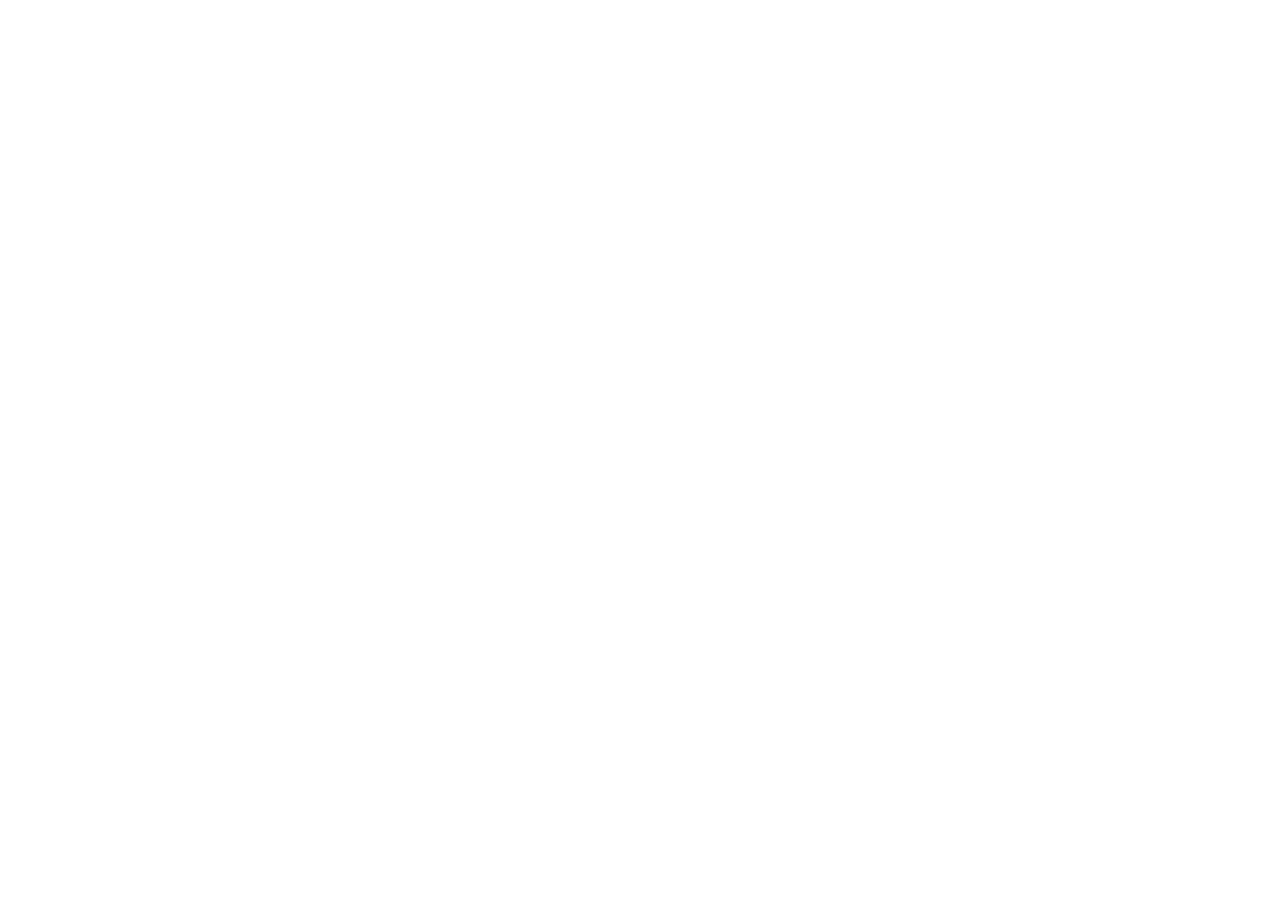
==== index.html @ 003c4fd1 "本地初始化" ====
<!DOCTYPE html>
<html lang="zh-CN">

<head>
    <meta charset="UTF-8">
    <meta name="viewport" content="width=device-width, user-scalable=no, initial-scale=1.0, maximum-scale=1.0, minimum-scale=1.0">
    <meta http-equiv="X-UA-Compatible" content="ie=edge">
    <title>Document</title>
</head>

<body>

</body>

</html>
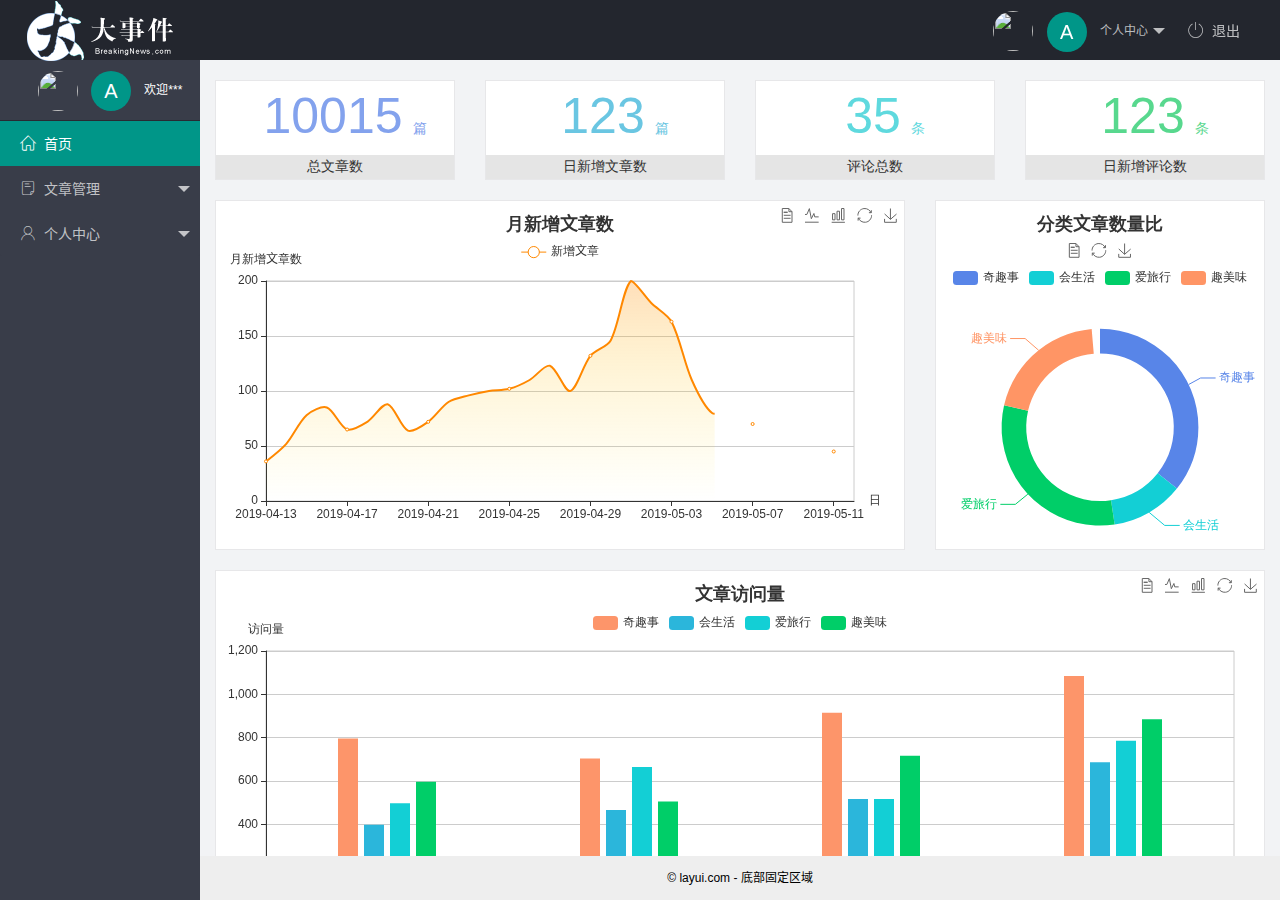
==== commit f0e85584: "首页功能开发完成" ====
--- a/index.html
+++ b/index.html
@@ -3,13 +3,100 @@
 
 <head>
     <meta charset="UTF-8">
-    <meta name="viewport" content="width=device-width, user-scalable=no, initial-scale=1.0, maximum-scale=1.0, minimum-scale=1.0">
+    <meta name="viewport"
+        content="width=device-width, user-scalable=no, initial-scale=1.0, maximum-scale=1.0, minimum-scale=1.0">
     <meta http-equiv="X-UA-Compatible" content="ie=edge">
     <title>Document</title>
+    <link rel="stylesheet" href="./assets/lib/layui/css/layui.css">
+    <!-- 引入字体图标iconFont -->
+    <link rel="stylesheet" href="./assets/fonts/iconfont.css">
+    <!-- 导入自己的css -->
+    <link rel="stylesheet" href="./assets/css/index.css">
 </head>
 
-<body>
+<body class="layui-layout-body">
+    <div class="layui-layout layui-layout-admin">
+        <div class="layui-header">
+            <div class="layui-logo"><img src="./assets/images/logo.png " alt=""></div>
+            <!-- 头部区域（可配合layui已有的水平导航） -->
 
+            <ul class="layui-nav layui-layout-right">
+                <li class="layui-nav-item">
+                    <a href="javascript:;" class="userinfo">
+                        <img src="http://t.cn/RCzsdCq" class="layui-nav-img">
+                        <span class="text-avatar">A</span>
+                        个人中心
+                    </a>
+                    <dl class="layui-nav-child">
+                        <dd><a href="">基本资料</a></dd>
+                        <dd><a href="">更换头像</a></dd>
+                        <dd><a href="">重置密码</a></dd>
+                    </dl>
+                </li>
+                <li class="layui-nav-item">
+                    <a href="javascript:;" id="btnLogout"> <span class="iconfont icon-tuichu"></span>退出</a>
+                </li>
+            </ul>
+        </div>
+
+        <div class="layui-side layui-bg-black">
+            <div class="layui-side-scroll">
+                <div href="javascript:;" class="userinfo">
+                    <img src="http://t.cn/RCzsdCq" class="layui-nav-img">
+                    <span class="text-avatar">A</span>
+                    <span id="welcome">欢迎***</span>
+                </div>
+                <!-- 左侧导航区域（可配合layui已有的垂直导航） -->
+                <ul class="layui-nav layui-nav-tree" lay-shrink="all">
+                    <li class="layui-nav-item layui-this">
+
+                        <a href="./home/dashboard.html" target="fm"> <span class="iconfont icon-home"></span>首页</a>
+                    </li>
+                    <li class="layui-nav-item ">
+
+                        <a class="" href="javascript:;"><span class="iconfont icon-16"></span>文章管理</a>
+                        <dl class="layui-nav-child">
+                            <dd>
+                                <a href="javascript:;"><i class="layui-icon layui-icon-app"></i>文章类别</a>
+                            </dd>
+                            <dd><a href="javascript:;"><i class="layui-icon layui-icon-app"></i>文章列表</a></dd>
+                            <dd><a href="javascript:;"><i class="layui-icon layui-icon-app"></i>发布文章</a></dd>
+
+                        </dl>
+                    </li>
+                    <li class="layui-nav-item">
+
+                        <a href="javascript:;"> <span class="iconfont icon-user"></span>个人中心</a>
+                        <dl class="layui-nav-child">
+                            <dd><a href="javascript:;"><i class="layui-icon layui-icon-app"></i>基本资料</a></dd>
+                            <dd><a href="javascript:;"><i class="layui-icon layui-icon-app"></i>更换头像</a></dd>
+                            <dd><a href="javascript:;"><i class="layui-icon layui-icon-app"></i>重置密码</a></dd>
+                        </dl>
+                    </li>
+
+
+                </ul>
+            </div>
+        </div>
+
+        <div class="layui-body">
+            <!-- 内容主体区域 -->
+            <iframe name="fm" src="./home/dashboard.html" frameborder="0"></iframe>
+        </div>
+
+        <div class="layui-footer">
+            <!-- 底部固定区域 -->
+            © layui.com - 底部固定区域
+        </div>
+    </div>
+    <!-- 导入layui.js文件 -->
+    <script src="./assets/lib/layui/layui.all.js"></script>
+    <!-- 导入jqery -->
+    <script src="./assets/lib/jquery.js"></script>
+    <!-- 导入baseAPI.js -->
+    <script src="./assets/js/baseAPI.js"></script>
+    <!-- 导入自己的js -->
+    <script src="./assets/js/index.js"></script>
 </body>
 
 </html>--- a/assets/lib/layui/css/layui.css
+++ b/assets/lib/layui/css/layui.css
@@ -0,0 +1,2 @@
+/** layui-v2.5.5 MIT License By https://www.layui.com */
+ .layui-inline,img{display:inline-block;vertical-align:middle}h1,h2,h3,h4,h5,h6{font-weight:400}.layui-edge,.layui-header,.layui-inline,.layui-main{position:relative}.layui-body,.layui-edge,.layui-elip{overflow:hidden}.layui-btn,.layui-edge,.layui-inline,img{vertical-align:middle}.layui-btn,.layui-disabled,.layui-icon,.layui-unselect{-moz-user-select:none;-webkit-user-select:none;-ms-user-select:none}.layui-elip,.layui-form-checkbox span,.layui-form-pane .layui-form-label{text-overflow:ellipsis;white-space:nowrap}.layui-breadcrumb,.layui-tree-btnGroup{visibility:hidden}blockquote,body,button,dd,div,dl,dt,form,h1,h2,h3,h4,h5,h6,input,li,ol,p,pre,td,textarea,th,ul{margin:0;padding:0;-webkit-tap-highlight-color:rgba(0,0,0,0)}a:active,a:hover{outline:0}img{border:none}li{list-style:none}table{border-collapse:collapse;border-spacing:0}h4,h5,h6{font-size:100%}button,input,optgroup,option,select,textarea{font-family:inherit;font-size:inherit;font-style:inherit;font-weight:inherit;outline:0}pre{white-space:pre-wrap;white-space:-moz-pre-wrap;white-space:-pre-wrap;white-space:-o-pre-wrap;word-wrap:break-word}body{line-height:24px;font:14px Helvetica Neue,Helvetica,PingFang SC,Tahoma,Arial,sans-serif}hr{height:1px;margin:10px 0;border:0;clear:both}a{color:#333;text-decoration:none}a:hover{color:#777}a cite{font-style:normal;*cursor:pointer}.layui-border-box,.layui-border-box *{box-sizing:border-box}.layui-box,.layui-box *{box-sizing:content-box}.layui-clear{clear:both;*zoom:1}.layui-clear:after{content:'\20';clear:both;*zoom:1;display:block;height:0}.layui-inline{*display:inline;*zoom:1}.layui-edge{display:inline-block;width:0;height:0;border-width:6px;border-style:dashed;border-color:transparent}.layui-edge-top{top:-4px;border-bottom-color:#999;border-bottom-style:solid}.layui-edge-right{border-left-color:#999;border-left-style:solid}.layui-edge-bottom{top:2px;border-top-color:#999;border-top-style:solid}.layui-edge-left{border-right-color:#999;border-right-style:solid}.layui-disabled,.layui-disabled:hover{color:#d2d2d2!important;cursor:not-allowed!important}.layui-circle{border-radius:100%}.layui-show{display:block!important}.layui-hide{display:none!important}@font-face{font-family:layui-icon;src:url(../font/iconfont.eot?v=250);src:url(../font/iconfont.eot?v=250#iefix) format('embedded-opentype'),url(../font/iconfont.woff2?v=250) format('woff2'),url(../font/iconfont.woff?v=250) format('woff'),url(../font/iconfont.ttf?v=250) format('truetype'),url(../font/iconfont.svg?v=250#layui-icon) format('svg')}.layui-icon{font-family:layui-icon!important;font-size:16px;font-style:normal;-webkit-font-smoothing:antialiased;-moz-osx-font-smoothing:grayscale}.layui-icon-reply-fill:before{content:"\e611"}.layui-icon-set-fill:before{content:"\e614"}.layui-icon-menu-fill:before{content:"\e60f"}.layui-icon-search:before{content:"\e615"}.layui-icon-share:before{content:"\e641"}.layui-icon-set-sm:before{content:"\e620"}.layui-icon-engine:before{content:"\e628"}.layui-icon-close:before{content:"\1006"}.layui-icon-close-fill:before{content:"\1007"}.layui-icon-chart-screen:before{content:"\e629"}.layui-icon-star:before{content:"\e600"}.layui-icon-circle-dot:before{content:"\e617"}.layui-icon-chat:before{content:"\e606"}.layui-icon-release:before{content:"\e609"}.layui-icon-list:before{content:"\e60a"}.layui-icon-chart:before{content:"\e62c"}.layui-icon-ok-circle:before{content:"\1005"}.layui-icon-layim-theme:before{content:"\e61b"}.layui-icon-table:before{content:"\e62d"}.layui-icon-right:before{content:"\e602"}.layui-icon-left:before{content:"\e603"}.layui-icon-cart-simple:before{content:"\e698"}.layui-icon-face-cry:before{content:"\e69c"}.layui-icon-face-smile:before{content:"\e6af"}.layui-icon-survey:before{content:"\e6b2"}.layui-icon-tree:before{content:"\e62e"}.layui-icon-upload-circle:before{content:"\e62f"}.layui-icon-add-circle:before{content:"\e61f"}.layui-icon-download-circle:before{content:"\e601"}.layui-icon-templeate-1:before{content:"\e630"}.layui-icon-util:before{content:"\e631"}.layui-icon-face-surprised:before{content:"\e664"}.layui-icon-edit:before{content:"\e642"}.layui-icon-speaker:before{content:"\e645"}.layui-icon-down:before{content:"\e61a"}.layui-icon-file:before{content:"\e621"}.layui-icon-layouts:before{content:"\e632"}.layui-icon-rate-half:before{content:"\e6c9"}.layui-icon-add-circle-fine:before{content:"\e608"}.layui-icon-prev-circle:before{content:"\e633"}.layui-icon-read:before{content:"\e705"}.layui-icon-404:before{content:"\e61c"}.layui-icon-carousel:before{content:"\e634"}.layui-icon-help:before{content:"\e607"}.layui-icon-code-circle:before{content:"\e635"}.layui-icon-water:before{content:"\e636"}.layui-icon-username:before{content:"\e66f"}.layui-icon-find-fill:before{content:"\e670"}.layui-icon-about:before{content:"\e60b"}.layui-icon-location:before{content:"\e715"}.layui-icon-up:before{content:"\e619"}.layui-icon-pause:before{content:"\e651"}.layui-icon-date:before{content:"\e637"}.layui-icon-layim-uploadfile:before{content:"\e61d"}.layui-icon-delete:before{content:"\e640"}.layui-icon-play:before{content:"\e652"}.layui-icon-top:before{content:"\e604"}.layui-icon-friends:before{content:"\e612"}.layui-icon-refresh-3:before{content:"\e9aa"}.layui-icon-ok:before{content:"\e605"}.layui-icon-layer:before{content:"\e638"}.layui-icon-face-smile-fine:before{content:"\e60c"}.layui-icon-dollar:before{content:"\e659"}.layui-icon-group:before{content:"\e613"}.layui-icon-layim-download:before{content:"\e61e"}.layui-icon-picture-fine:before{content:"\e60d"}.layui-icon-link:before{content:"\e64c"}.layui-icon-diamond:before{content:"\e735"}.layui-icon-log:before{content:"\e60e"}.layui-icon-rate-solid:before{content:"\e67a"}.layui-icon-fonts-del:before{content:"\e64f"}.layui-icon-unlink:before{content:"\e64d"}.layui-icon-fonts-clear:before{content:"\e639"}.layui-icon-triangle-r:before{content:"\e623"}.layui-icon-circle:before{content:"\e63f"}.layui-icon-radio:before{content:"\e643"}.layui-icon-align-center:before{content:"\e647"}.layui-icon-align-right:before{content:"\e648"}.layui-icon-align-left:before{content:"\e649"}.layui-icon-loading-1:before{content:"\e63e"}.layui-icon-return:before{content:"\e65c"}.layui-icon-fonts-strong:before{content:"\e62b"}.layui-icon-upload:before{content:"\e67c"}.layui-icon-dialogue:before{content:"\e63a"}.layui-icon-video:before{content:"\e6ed"}.layui-icon-headset:before{content:"\e6fc"}.layui-icon-cellphone-fine:before{content:"\e63b"}.layui-icon-add-1:before{content:"\e654"}.layui-icon-face-smile-b:before{content:"\e650"}.layui-icon-fonts-html:before{content:"\e64b"}.layui-icon-form:before{content:"\e63c"}.layui-icon-cart:before{content:"\e657"}.layui-icon-camera-fill:before{content:"\e65d"}.layui-icon-tabs:before{content:"\e62a"}.layui-icon-fonts-code:before{content:"\e64e"}.layui-icon-fire:before{content:"\e756"}.layui-icon-set:before{content:"\e716"}.layui-icon-fonts-u:before{content:"\e646"}.layui-icon-triangle-d:before{content:"\e625"}.layui-icon-tips:before{content:"\e702"}.layui-icon-picture:before{content:"\e64a"}.layui-icon-more-vertical:before{content:"\e671"}.layui-icon-flag:before{content:"\e66c"}.layui-icon-loading:before{content:"\e63d"}.layui-icon-fonts-i:before{content:"\e644"}.layui-icon-refresh-1:before{content:"\e666"}.layui-icon-rmb:before{content:"\e65e"}.layui-icon-home:before{content:"\e68e"}.layui-icon-user:before{content:"\e770"}.layui-icon-notice:before{content:"\e667"}.layui-icon-login-weibo:before{content:"\e675"}.layui-icon-voice:before{content:"\e688"}.layui-icon-upload-drag:before{content:"\e681"}.layui-icon-login-qq:before{content:"\e676"}.layui-icon-snowflake:before{content:"\e6b1"}.layui-icon-file-b:before{content:"\e655"}.layui-icon-template:before{content:"\e663"}.layui-icon-auz:before{content:"\e672"}.layui-icon-console:before{content:"\e665"}.layui-icon-app:before{content:"\e653"}.layui-icon-prev:before{content:"\e65a"}.layui-icon-website:before{content:"\e7ae"}.layui-icon-next:before{content:"\e65b"}.layui-icon-component:before{content:"\e857"}.layui-icon-more:before{content:"\e65f"}.layui-icon-login-wechat:before{content:"\e677"}.layui-icon-shrink-right:before{content:"\e668"}.layui-icon-spread-left:before{content:"\e66b"}.layui-icon-camera:before{content:"\e660"}.layui-icon-note:before{content:"\e66e"}.layui-icon-refresh:before{content:"\e669"}.layui-icon-female:before{content:"\e661"}.layui-icon-male:before{content:"\e662"}.layui-icon-password:before{content:"\e673"}.layui-icon-senior:before{content:"\e674"}.layui-icon-theme:before{content:"\e66a"}.layui-icon-tread:before{content:"\e6c5"}.layui-icon-praise:before{content:"\e6c6"}.layui-icon-star-fill:before{content:"\e658"}.layui-icon-rate:before{content:"\e67b"}.layui-icon-template-1:before{content:"\e656"}.layui-icon-vercode:before{content:"\e679"}.layui-icon-cellphone:before{content:"\e678"}.layui-icon-screen-full:before{content:"\e622"}.layui-icon-screen-restore:before{content:"\e758"}.layui-icon-cols:before{content:"\e610"}.layui-icon-export:before{content:"\e67d"}.layui-icon-print:before{content:"\e66d"}.layui-icon-slider:before{content:"\e714"}.layui-icon-addition:before{content:"\e624"}.layui-icon-subtraction:before{content:"\e67e"}.layui-icon-service:before{content:"\e626"}.layui-icon-transfer:before{content:"\e691"}.layui-main{width:1140px;margin:0 auto}.layui-header{z-index:1000;height:60px}.layui-header a:hover{transition:all .5s;-webkit-transition:all .5s}.layui-side{position:fixed;left:0;top:0;bottom:0;z-index:999;width:200px;overflow-x:hidden}.layui-side-scroll{position:relative;width:220px;height:100%;overflow-x:hidden}.layui-body{position:absolute;left:200px;right:0;top:0;bottom:0;z-index:998;width:auto;overflow-y:auto;box-sizing:border-box}.layui-layout-body{overflow:hidden}.layui-layout-admin .layui-header{background-color:#23262E}.layui-layout-admin .layui-side{top:60px;width:200px;overflow-x:hidden}.layui-layout-admin .layui-body{position:fixed;top:60px;bottom:44px}.layui-layout-admin .layui-main{width:auto;margin:0 15px}.layui-layout-admin .layui-footer{position:fixed;left:200px;right:0;bottom:0;height:44px;line-height:44px;padding:0 15px;background-color:#eee}.layui-layout-admin .layui-logo{position:absolute;left:0;top:0;width:200px;height:100%;line-height:60px;text-align:center;color:#009688;font-size:16px}.layui-layout-admin .layui-header .layui-nav{background:0 0}.layui-layout-left{position:absolute!important;left:200px;top:0}.layui-layout-right{position:absolute!important;right:0;top:0}.layui-container{position:relative;margin:0 auto;padding:0 15px;box-sizing:border-box}.layui-fluid{position:relative;margin:0 auto;padding:0 15px}.layui-row:after,.layui-row:before{content:'';display:block;clear:both}.layui-col-lg1,.layui-col-lg10,.layui-col-lg11,.layui-col-lg12,.layui-col-lg2,.layui-col-lg3,.layui-col-lg4,.layui-col-lg5,.layui-col-lg6,.layui-col-lg7,.layui-col-lg8,.layui-col-lg9,.layui-col-md1,.layui-col-md10,.layui-col-md11,.layui-col-md12,.layui-col-md2,.layui-col-md3,.layui-col-md4,.layui-col-md5,.layui-col-md6,.layui-col-md7,.layui-col-md8,.layui-col-md9,.layui-col-sm1,.layui-col-sm10,.layui-col-sm11,.layui-col-sm12,.layui-col-sm2,.layui-col-sm3,.layui-col-sm4,.layui-col-sm5,.layui-col-sm6,.layui-col-sm7,.layui-col-sm8,.layui-col-sm9,.layui-col-xs1,.layui-col-xs10,.layui-col-xs11,.layui-col-xs12,.layui-col-xs2,.layui-col-xs3,.layui-col-xs4,.layui-col-xs5,.layui-col-xs6,.layui-col-xs7,.layui-col-xs8,.layui-col-xs9{position:relative;display:block;box-sizing:border-box}.layui-col-xs1,.layui-col-xs10,.layui-col-xs11,.layui-col-xs12,.layui-col-xs2,.layui-col-xs3,.layui-col-xs4,.layui-col-xs5,.layui-col-xs6,.layui-col-xs7,.layui-col-xs8,.layui-col-xs9{float:left}.layui-col-xs1{width:8.33333333%}.layui-col-xs2{width:16.66666667%}.layui-col-xs3{width:25%}.layui-col-xs4{width:33.33333333%}.layui-col-xs5{width:41.66666667%}.layui-col-xs6{width:50%}.layui-col-xs7{width:58.33333333%}.layui-col-xs8{width:66.66666667%}.layui-col-xs9{width:75%}.layui-col-xs10{width:83.33333333%}.layui-col-xs11{width:91.66666667%}.layui-col-xs12{width:100%}.layui-col-xs-offset1{margin-left:8.33333333%}.layui-col-xs-offset2{margin-left:16.66666667%}.layui-col-xs-offset3{margin-left:25%}.layui-col-xs-offset4{margin-left:33.33333333%}.layui-col-xs-offset5{margin-left:41.66666667%}.layui-col-xs-offset6{margin-left:50%}.layui-col-xs-offset7{margin-left:58.33333333%}.layui-col-xs-offset8{margin-left:66.66666667%}.layui-col-xs-offset9{margin-left:75%}.layui-col-xs-offset10{margin-left:83.33333333%}.layui-col-xs-offset11{margin-left:91.66666667%}.layui-col-xs-offset12{margin-left:100%}@media screen and (max-width:768px){.layui-hide-xs{display:none!important}.layui-show-xs-block{display:block!important}.layui-show-xs-inline{display:inline!important}.layui-show-xs-inline-block{display:inline-block!important}}@media screen and (min-width:768px){.layui-container{width:750px}.layui-hide-sm{display:none!important}.layui-show-sm-block{display:block!important}.layui-show-sm-inline{display:inline!important}.layui-show-sm-inline-block{display:inline-block!important}.layui-col-sm1,.layui-col-sm10,.layui-col-sm11,.layui-col-sm12,.layui-col-sm2,.layui-col-sm3,.layui-col-sm4,.layui-col-sm5,.layui-col-sm6,.layui-col-sm7,.layui-col-sm8,.layui-col-sm9{float:left}.layui-col-sm1{width:8.33333333%}.layui-col-sm2{width:16.66666667%}.layui-col-sm3{width:25%}.layui-col-sm4{width:33.33333333%}.layui-col-sm5{width:41.66666667%}.layui-col-sm6{width:50%}.layui-col-sm7{width:58.33333333%}.layui-col-sm8{width:66.66666667%}.layui-col-sm9{width:75%}.layui-col-sm10{width:83.33333333%}.layui-col-sm11{width:91.66666667%}.layui-col-sm12{width:100%}.layui-col-sm-offset1{margin-left:8.33333333%}.layui-col-sm-offset2{margin-left:16.66666667%}.layui-col-sm-offset3{margin-left:25%}.layui-col-sm-offset4{margin-left:33.33333333%}.layui-col-sm-offset5{margin-left:41.66666667%}.layui-col-sm-offset6{margin-left:50%}.layui-col-sm-offset7{margin-left:58.33333333%}.layui-col-sm-offset8{margin-left:66.66666667%}.layui-col-sm-offset9{margin-left:75%}.layui-col-sm-offset10{margin-left:83.33333333%}.layui-col-sm-offset11{margin-left:91.66666667%}.layui-col-sm-offset12{margin-left:100%}}@media screen and (min-width:992px){.layui-container{width:970px}.layui-hide-md{display:none!important}.layui-show-md-block{display:block!important}.layui-show-md-inline{display:inline!important}.layui-show-md-inline-block{display:inline-block!important}.layui-col-md1,.layui-col-md10,.layui-col-md11,.layui-col-md12,.layui-col-md2,.layui-col-md3,.layui-col-md4,.layui-col-md5,.layui-col-md6,.layui-col-md7,.layui-col-md8,.layui-col-md9{float:left}.layui-col-md1{width:8.33333333%}.layui-col-md2{width:16.66666667%}.layui-col-md3{width:25%}.layui-col-md4{width:33.33333333%}.layui-col-md5{width:41.66666667%}.layui-col-md6{width:50%}.layui-col-md7{width:58.33333333%}.layui-col-md8{width:66.66666667%}.layui-col-md9{width:75%}.layui-col-md10{width:83.33333333%}.layui-col-md11{width:91.66666667%}.layui-col-md12{width:100%}.layui-col-md-offset1{margin-left:8.33333333%}.layui-col-md-offset2{margin-left:16.66666667%}.layui-col-md-offset3{margin-left:25%}.layui-col-md-offset4{margin-left:33.33333333%}.layui-col-md-offset5{margin-left:41.66666667%}.layui-col-md-offset6{margin-left:50%}.layui-col-md-offset7{margin-left:58.33333333%}.layui-col-md-offset8{margin-left:66.66666667%}.layui-col-md-offset9{margin-left:75%}.layui-col-md-offset10{margin-left:83.33333333%}.layui-col-md-offset11{margin-left:91.66666667%}.layui-col-md-offset12{margin-left:100%}}@media screen and (min-width:1200px){.layui-container{width:1170px}.layui-hide-lg{display:none!important}.layui-show-lg-block{display:block!important}.layui-show-lg-inline{display:inline!important}.layui-show-lg-inline-block{display:inline-block!important}.layui-col-lg1,.layui-col-lg10,.layui-col-lg11,.layui-col-lg12,.layui-col-lg2,.layui-col-lg3,.layui-col-lg4,.layui-col-lg5,.layui-col-lg6,.layui-col-lg7,.layui-col-lg8,.layui-col-lg9{float:left}.layui-col-lg1{width:8.33333333%}.layui-col-lg2{width:16.66666667%}.layui-col-lg3{width:25%}.layui-col-lg4{width:33.33333333%}.layui-col-lg5{width:41.66666667%}.layui-col-lg6{width:50%}.layui-col-lg7{width:58.33333333%}.layui-col-lg8{width:66.66666667%}.layui-col-lg9{width:75%}.layui-col-lg10{width:83.33333333%}.layui-col-lg11{width:91.66666667%}.layui-col-lg12{width:100%}.layui-col-lg-offset1{margin-left:8.33333333%}.layui-col-lg-offset2{margin-left:16.66666667%}.layui-col-lg-offset3{margin-left:25%}.layui-col-lg-offset4{margin-left:33.33333333%}.layui-col-lg-offset5{margin-left:41.66666667%}.layui-col-lg-offset6{margin-left:50%}.layui-col-lg-offset7{margin-left:58.33333333%}.layui-col-lg-offset8{margin-left:66.66666667%}.layui-col-lg-offset9{margin-left:75%}.layui-col-lg-offset10{margin-left:83.33333333%}.layui-col-lg-offset11{margin-left:91.66666667%}.layui-col-lg-offset12{margin-left:100%}}.layui-col-space1{margin:-.5px}.layui-col-space1>*{padding:.5px}.layui-col-space3{margin:-1.5px}.layui-col-space3>*{padding:1.5px}.layui-col-space5{margin:-2.5px}.layui-col-space5>*{padding:2.5px}.layui-col-space8{margin:-3.5px}.layui-col-space8>*{padding:3.5px}.layui-col-space10{margin:-5px}.layui-col-space10>*{padding:5px}.layui-col-space12{margin:-6px}.layui-col-space12>*{padding:6px}.layui-col-space15{margin:-7.5px}.layui-col-space15>*{padding:7.5px}.layui-col-space18{margin:-9px}.layui-col-space18>*{padding:9px}.layui-col-space20{margin:-10px}.layui-col-space20>*{padding:10px}.layui-col-space22{margin:-11px}.layui-col-space22>*{padding:11px}.layui-col-space25{margin:-12.5px}.layui-col-space25>*{padding:12.5px}.layui-col-space30{margin:-15px}.layui-col-space30>*{padding:15px}.layui-btn,.layui-input,.layui-select,.layui-textarea,.layui-upload-button{outline:0;-webkit-appearance:none;transition:all .3s;-webkit-transition:all .3s;box-sizing:border-box}.layui-elem-quote{margin-bottom:10px;padding:15px;line-height:22px;border-left:5px solid #009688;border-radius:0 2px 2px 0;background-color:#f2f2f2}.layui-quote-nm{border-style:solid;border-width:1px 1px 1px 5px;background:0 0}.layui-elem-field{margin-bottom:10px;padding:0;border-width:1px;border-style:solid}.layui-elem-field legend{margin-left:20px;padding:0 10px;font-size:20px;font-weight:300}.layui-field-title{margin:10px 0 20px;border-width:1px 0 0}.layui-field-box{padding:10px 15px}.layui-field-title .layui-field-box{padding:10px 0}.layui-progress{position:relative;height:6px;border-radius:20px;background-color:#e2e2e2}.layui-progress-bar{position:absolute;left:0;top:0;width:0;max-width:100%;height:6px;border-radius:20px;text-align:right;background-color:#5FB878;transition:all .3s;-webkit-transition:all .3s}.layui-progress-big,.layui-progress-big .layui-progress-bar{height:18px;line-height:18px}.layui-progress-text{position:relative;top:-20px;line-height:18px;font-size:12px;color:#666}.layui-progress-big .layui-progress-text{position:static;padding:0 10px;color:#fff}.layui-collapse{border-width:1px;border-style:solid;border-radius:2px}.layui-colla-content,.layui-colla-item{border-top-width:1px;border-top-style:solid}.layui-colla-item:first-child{border-top:none}.layui-colla-title{position:relative;height:42px;line-height:42px;padding:0 15px 0 35px;color:#333;background-color:#f2f2f2;cursor:pointer;font-size:14px;overflow:hidden}.layui-colla-content{display:none;padding:10px 15px;line-height:22px;color:#666}.layui-colla-icon{position:absolute;left:15px;top:0;font-size:14px}.layui-card{margin-bottom:15px;border-radius:2px;background-color:#fff;box-shadow:0 1px 2px 0 rgba(0,0,0,.05)}.layui-card:last-child{margin-bottom:0}.layui-card-header{position:relative;height:42px;line-height:42px;padding:0 15px;border-bottom:1px solid #f6f6f6;color:#333;border-radius:2px 2px 0 0;font-size:14px}.layui-bg-black,.layui-bg-blue,.layui-bg-cyan,.layui-bg-green,.layui-bg-orange,.layui-bg-red{color:#fff!important}.layui-card-body{position:relative;padding:10px 15px;line-height:24px}.layui-card-body[pad15]{padding:15px}.layui-card-body[pad20]{padding:20px}.layui-card-body .layui-table{margin:5px 0}.layui-card .layui-tab{margin:0}.layui-panel-window{position:relative;padding:15px;border-radius:0;border-top:5px solid #E6E6E6;background-color:#fff}.layui-auxiliar-moving{position:fixed;left:0;right:0;top:0;bottom:0;width:100%;height:100%;background:0 0;z-index:9999999999}.layui-form-label,.layui-form-mid,.layui-form-select,.layui-input-block,.layui-input-inline,.layui-textarea{position:relative}.layui-bg-red{background-color:#FF5722!important}.layui-bg-orange{background-color:#FFB800!important}.layui-bg-green{background-color:#009688!important}.layui-bg-cyan{background-color:#2F4056!important}.layui-bg-blue{background-color:#1E9FFF!important}.layui-bg-black{background-color:#393D49!important}.layui-bg-gray{background-color:#eee!important;color:#666!important}.layui-badge-rim,.layui-colla-content,.layui-colla-item,.layui-collapse,.layui-elem-field,.layui-form-pane .layui-form-item[pane],.layui-form-pane .layui-form-label,.layui-input,.layui-layedit,.layui-layedit-tool,.layui-quote-nm,.layui-select,.layui-tab-bar,.layui-tab-card,.layui-tab-title,.layui-tab-title .layui-this:after,.layui-textarea{border-color:#e6e6e6}.layui-timeline-item:before,hr{background-color:#e6e6e6}.layui-text{line-height:22px;font-size:14px;color:#666}.layui-text h1,.layui-text h2,.layui-text h3{font-weight:500;color:#333}.layui-text h1{font-size:30px}.layui-text h2{font-size:24px}.layui-text h3{font-size:18px}.layui-text a:not(.layui-btn){color:#01AAED}.layui-text a:not(.layui-btn):hover{text-decoration:underline}.layui-text ul{padding:5px 0 5px 15px}.layui-text ul li{margin-top:5px;list-style-type:disc}.layui-text em,.layui-word-aux{color:#999!important;padding:0 5px!important}.layui-btn{display:inline-block;height:38px;line-height:38px;padding:0 18px;background-color:#009688;color:#fff;white-space:nowrap;text-align:center;font-size:14px;border:none;border-radius:2px;cursor:pointer}.layui-btn:hover{opacity:.8;filter:alpha(opacity=80);color:#fff}.layui-btn:active{opacity:1;filter:alpha(opacity=100)}.layui-btn+.layui-btn{margin-left:10px}.layui-btn-container{font-size:0}.layui-btn-container .layui-btn{margin-right:10px;margin-bottom:10px}.layui-btn-container .layui-btn+.layui-btn{margin-left:0}.layui-table .layui-btn-container .layui-btn{margin-bottom:9px}.layui-btn-radius{border-radius:100px}.layui-btn .layui-icon{margin-right:3px;font-size:18px;vertical-align:bottom;vertical-align:middle\9}.layui-btn-primary{border:1px solid #C9C9C9;background-color:#fff;color:#555}.layui-btn-primary:hover{border-color:#009688;color:#333}.layui-btn-normal{background-color:#1E9FFF}.layui-btn-warm{background-color:#FFB800}.layui-btn-danger{background-color:#FF5722}.layui-btn-checked{background-color:#5FB878}.layui-btn-disabled,.layui-btn-disabled:active,.layui-btn-disabled:hover{border:1px solid #e6e6e6;background-color:#FBFBFB;color:#C9C9C9;cursor:not-allowed;opacity:1}.layui-btn-lg{height:44px;line-height:44px;padding:0 25px;font-size:16px}.layui-btn-sm{height:30px;line-height:30px;padding:0 10px;font-size:12px}.layui-btn-sm i{font-size:16px!important}.layui-btn-xs{height:22px;line-height:22px;padding:0 5px;font-size:12px}.layui-btn-xs i{font-size:14px!important}.layui-btn-group{display:inline-block;vertical-align:middle;font-size:0}.layui-btn-group .layui-btn{margin-left:0!important;margin-right:0!important;border-left:1px solid rgba(255,255,255,.5);border-radius:0}.layui-btn-group .layui-btn-primary{border-left:none}.layui-btn-group .layui-btn-primary:hover{border-color:#C9C9C9;color:#009688}.layui-btn-group .layui-btn:first-child{border-left:none;border-radius:2px 0 0 2px}.layui-btn-group .layui-btn-primary:first-child{border-left:1px solid #c9c9c9}.layui-btn-group .layui-btn:last-child{border-radius:0 2px 2px 0}.layui-btn-group .layui-btn+.layui-btn{margin-left:0}.layui-btn-group+.layui-btn-group{margin-left:10px}.layui-btn-fluid{width:100%}.layui-input,.layui-select,.layui-textarea{height:38px;line-height:1.3;line-height:38px\9;border-width:1px;border-style:solid;background-color:#fff;border-radius:2px}.layui-input::-webkit-input-placeholder,.layui-select::-webkit-input-placeholder,.layui-textarea::-webkit-input-placeholder{line-height:1.3}.layui-input,.layui-textarea{display:block;width:100%;padding-left:10px}.layui-input:hover,.layui-textarea:hover{border-color:#D2D2D2!important}.layui-input:focus,.layui-textarea:focus{border-color:#C9C9C9!important}.layui-textarea{min-height:100px;height:auto;line-height:20px;padding:6px 10px;resize:vertical}.layui-select{padding:0 10px}.layui-form input[type=checkbox],.layui-form input[type=radio],.layui-form select{display:none}.layui-form [lay-ignore]{display:initial}.layui-form-item{margin-bottom:15px;clear:both;*zoom:1}.layui-form-item:after{content:'\20';clear:both;*zoom:1;display:block;height:0}.layui-form-label{float:left;display:block;padding:9px 15px;width:80px;font-weight:400;line-height:20px;text-align:right}.layui-form-label-col{display:block;float:none;padding:9px 0;line-height:20px;text-align:left}.layui-form-item .layui-inline{margin-bottom:5px;margin-right:10px}.layui-input-block{margin-left:110px;min-height:36px}.layui-input-inline{display:inline-block;vertical-align:middle}.layui-form-item .layui-input-inline{float:left;width:190px;margin-right:10px}.layui-form-text .layui-input-inline{width:auto}.layui-form-mid{float:left;display:block;padding:9px 0!important;line-height:20px;margin-right:10px}.layui-form-danger+.layui-form-select .layui-input,.layui-form-danger:focus{border-color:#FF5722!important}.layui-form-select .layui-input{padding-right:30px;cursor:pointer}.layui-form-select .layui-edge{position:absolute;right:10px;top:50%;margin-top:-3px;cursor:pointer;border-width:6px;border-top-color:#c2c2c2;border-top-style:solid;transition:all .3s;-webkit-transition:all .3s}.layui-form-select dl{display:none;position:absolute;left:0;top:42px;padding:5px 0;z-index:899;min-width:100%;border:1px solid #d2d2d2;max-height:300px;overflow-y:auto;background-color:#fff;border-radius:2px;box-shadow:0 2px 4px rgba(0,0,0,.12);box-sizing:border-box}.layui-form-select dl dd,.layui-form-select dl dt{padding:0 10px;line-height:36px;white-space:nowrap;overflow:hidden;text-overflow:ellipsis}.layui-form-select dl dt{font-size:12px;color:#999}.layui-form-select dl dd{cursor:pointer}.layui-form-select dl dd:hover{background-color:#f2f2f2;-webkit-transition:.5s all;transition:.5s all}.layui-form-select .layui-select-group dd{padding-left:20px}.layui-form-select dl dd.layui-select-tips{padding-left:10px!important;color:#999}.layui-form-select dl dd.layui-this{background-color:#5FB878;color:#fff}.layui-form-checkbox,.layui-form-select dl dd.layui-disabled{background-color:#fff}.layui-form-selected dl{display:block}.layui-form-checkbox,.layui-form-checkbox *,.layui-form-switch{display:inline-block;vertical-align:middle}.layui-form-selected .layui-edge{margin-top:-9px;-webkit-transform:rotate(180deg);transform:rotate(180deg);margin-top:-3px\9}:root .layui-form-selected .layui-edge{margin-top:-9px\0/IE9}.layui-form-selectup dl{top:auto;bottom:42px}.layui-select-none{margin:5px 0;text-align:center;color:#999}.layui-select-disabled .layui-disabled{border-color:#eee!important}.layui-select-disabled .layui-edge{border-top-color:#d2d2d2}.layui-form-checkbox{position:relative;height:30px;line-height:30px;margin-right:10px;padding-right:30px;cursor:pointer;font-size:0;-webkit-transition:.1s linear;transition:.1s linear;box-sizing:border-box}.layui-form-checkbox span{padding:0 10px;height:100%;font-size:14px;border-radius:2px 0 0 2px;background-color:#d2d2d2;color:#fff;overflow:hidden}.layui-form-checkbox:hover span{background-color:#c2c2c2}.layui-form-checkbox i{position:absolute;right:0;top:0;width:30px;height:28px;border:1px solid #d2d2d2;border-left:none;border-radius:0 2px 2px 0;color:#fff;font-size:20px;text-align:center}.layui-form-checkbox:hover i{border-color:#c2c2c2;color:#c2c2c2}.layui-form-checked,.layui-form-checked:hover{border-color:#5FB878}.layui-form-checked span,.layui-form-checked:hover span{background-color:#5FB878}.layui-form-checked i,.layui-form-checked:hover i{color:#5FB878}.layui-form-item .layui-form-checkbox{margin-top:4px}.layui-form-checkbox[lay-skin=primary]{height:auto!important;line-height:normal!important;min-width:18px;min-height:18px;border:none!important;margin-right:0;padding-left:28px;padding-right:0;background:0 0}.layui-form-checkbox[lay-skin=primary] span{padding-left:0;padding-right:15px;line-height:18px;background:0 0;color:#666}.layui-form-checkbox[lay-skin=primary] i{right:auto;left:0;width:16px;height:16px;line-height:16px;border:1px solid #d2d2d2;font-size:12px;border-radius:2px;background-color:#fff;-webkit-transition:.1s linear;transition:.1s linear}.layui-form-checkbox[lay-skin=primary]:hover i{border-color:#5FB878;color:#fff}.layui-form-checked[lay-skin=primary] i{border-color:#5FB878!important;background-color:#5FB878;color:#fff}.layui-checkbox-disbaled[lay-skin=primary] span{background:0 0!important;color:#c2c2c2}.layui-checkbox-disbaled[lay-skin=primary]:hover i{border-color:#d2d2d2}.layui-form-item .layui-form-checkbox[lay-skin=primary]{margin-top:10px}.layui-form-switch{position:relative;height:22px;line-height:22px;min-width:35px;padding:0 5px;margin-top:8px;border:1px solid #d2d2d2;border-radius:20px;cursor:pointer;background-color:#fff;-webkit-transition:.1s linear;transition:.1s linear}.layui-form-switch i{position:absolute;left:5px;top:3px;width:16px;height:16px;border-radius:20px;background-color:#d2d2d2;-webkit-transition:.1s linear;transition:.1s linear}.layui-form-switch em{position:relative;top:0;width:25px;margin-left:21px;padding:0!important;text-align:center!important;color:#999!important;font-style:normal!important;font-size:12px}.layui-form-onswitch{border-color:#5FB878;background-color:#5FB878}.layui-checkbox-disbaled,.layui-checkbox-disbaled i{border-color:#e2e2e2!important}.layui-form-onswitch i{left:100%;margin-left:-21px;background-color:#fff}.layui-form-onswitch em{margin-left:5px;margin-right:21px;color:#fff!important}.layui-checkbox-disbaled span{background-color:#e2e2e2!important}.layui-checkbox-disbaled:hover i{color:#fff!important}[lay-radio]{display:none}.layui-form-radio,.layui-form-radio *{display:inline-block;vertical-align:middle}.layui-form-radio{line-height:28px;margin:6px 10px 0 0;padding-right:10px;cursor:pointer;font-size:0}.layui-form-radio *{font-size:14px}.layui-form-radio>i{margin-right:8px;font-size:22px;color:#c2c2c2}.layui-form-radio>i:hover,.layui-form-radioed>i{color:#5FB878}.layui-radio-disbaled>i{color:#e2e2e2!important}.layui-form-pane .layui-form-label{width:110px;padding:8px 15px;height:38px;line-height:20px;border-width:1px;border-style:solid;border-radius:2px 0 0 2px;text-align:center;background-color:#FBFBFB;overflow:hidden;box-sizing:border-box}.layui-form-pane .layui-input-inline{margin-left:-1px}.layui-form-pane .layui-input-block{margin-left:110px;left:-1px}.layui-form-pane .layui-input{border-radius:0 2px 2px 0}.layui-form-pane .layui-form-text .layui-form-label{float:none;width:100%;border-radius:2px;box-sizing:border-box;text-align:left}.layui-form-pane .layui-form-text .layui-input-inline{display:block;margin:0;top:-1px;clear:both}.layui-form-pane .layui-form-text .layui-input-block{margin:0;left:0;top:-1px}.layui-form-pane .layui-form-text .layui-textarea{min-height:100px;border-radius:0 0 2px 2px}.layui-form-pane .layui-form-checkbox{margin:4px 0 4px 10px}.layui-form-pane .layui-form-radio,.layui-form-pane .layui-form-switch{margin-top:6px;margin-left:10px}.layui-form-pane .layui-form-item[pane]{position:relative;border-width:1px;border-style:solid}.layui-form-pane .layui-form-item[pane] .layui-form-label{position:absolute;left:0;top:0;height:100%;border-width:0 1px 0 0}.layui-form-pane .layui-form-item[pane] .layui-input-inline{margin-left:110px}@media screen and (max-width:450px){.layui-form-item .layui-form-label{text-overflow:ellipsis;overflow:hidden;white-space:nowrap}.layui-form-item .layui-inline{display:block;margin-right:0;margin-bottom:20px;clear:both}.layui-form-item .layui-inline:after{content:'\20';clear:both;display:block;height:0}.layui-form-item .layui-input-inline{display:block;float:none;left:-3px;width:auto;margin:0 0 10px 112px}.layui-form-item .layui-input-inline+.layui-form-mid{margin-left:110px;top:-5px;padding:0}.layui-form-item .layui-form-checkbox{margin-right:5px;margin-bottom:5px}}.layui-layedit{border-width:1px;border-style:solid;border-radius:2px}.layui-layedit-tool{padding:3px 5px;border-bottom-width:1px;border-bottom-style:solid;font-size:0}.layedit-tool-fixed{position:fixed;top:0;border-top:1px solid #e2e2e2}.layui-layedit-tool .layedit-tool-mid,.layui-layedit-tool .layui-icon{display:inline-block;vertical-align:middle;text-align:center;font-size:14px}.layui-layedit-tool .layui-icon{position:relative;width:32px;height:30px;line-height:30px;margin:3px 5px;color:#777;cursor:pointer;border-radius:2px}.layui-layedit-tool .layui-icon:hover{color:#393D49}.layui-layedit-tool .layui-icon:active{color:#000}.layui-layedit-tool .layedit-tool-active{background-color:#e2e2e2;color:#000}.layui-layedit-tool .layui-disabled,.layui-layedit-tool .layui-disabled:hover{color:#d2d2d2;cursor:not-allowed}.layui-layedit-tool .layedit-tool-mid{width:1px;height:18px;margin:0 10px;background-color:#d2d2d2}.layedit-tool-html{width:50px!important;font-size:30px!important}.layedit-tool-b,.layedit-tool-code,.layedit-tool-help{font-size:16px!important}.layedit-tool-d,.layedit-tool-face,.layedit-tool-image,.layedit-tool-unlink{font-size:18px!important}.layedit-tool-image input{position:absolute;font-size:0;left:0;top:0;width:100%;height:100%;opacity:.01;filter:Alpha(opacity=1);cursor:pointer}.layui-layedit-iframe iframe{display:block;width:100%}#LAY_layedit_code{overflow:hidden}.layui-laypage{display:inline-block;*display:inline;*zoom:1;vertical-align:middle;margin:10px 0;font-size:0}.layui-laypage>a:first-child,.layui-laypage>a:first-child em{border-radius:2px 0 0 2px}.layui-laypage>a:last-child,.layui-laypage>a:last-child em{border-radius:0 2px 2px 0}.layui-laypage>:first-child{margin-left:0!important}.layui-laypage>:last-child{margin-right:0!important}.layui-laypage a,.layui-laypage button,.layui-laypage input,.layui-laypage select,.layui-laypage span{border:1px solid #e2e2e2}.layui-laypage a,.layui-laypage span{display:inline-block;*display:inline;*zoom:1;vertical-align:middle;padding:0 15px;height:28px;line-height:28px;margin:0 -1px 5px 0;background-color:#fff;color:#333;font-size:12px}.layui-flow-more a *,.layui-laypage input,.layui-table-view select[lay-ignore]{display:inline-block}.layui-laypage a:hover{color:#009688}.layui-laypage em{font-style:normal}.layui-laypage .layui-laypage-spr{color:#999;font-weight:700}.layui-laypage a{text-decoration:none}.layui-laypage .layui-laypage-curr{position:relative}.layui-laypage .layui-laypage-curr em{position:relative;color:#fff}.layui-laypage .layui-laypage-curr .layui-laypage-em{position:absolute;left:-1px;top:-1px;padding:1px;width:100%;height:100%;background-color:#009688}.layui-laypage-em{border-radius:2px}.layui-laypage-next em,.layui-laypage-prev em{font-family:Sim sun;font-size:16px}.layui-laypage .layui-laypage-count,.layui-laypage .layui-laypage-limits,.layui-laypage .layui-laypage-refresh,.layui-laypage .layui-laypage-skip{margin-left:10px;margin-right:10px;padding:0;border:none}.layui-laypage .layui-laypage-limits,.layui-laypage .layui-laypage-refresh{vertical-align:top}.layui-laypage .layui-laypage-refresh i{font-size:18px;cursor:pointer}.layui-laypage select{height:22px;padding:3px;border-radius:2px;cursor:pointer}.layui-laypage .layui-laypage-skip{height:30px;line-height:30px;color:#999}.layui-laypage button,.layui-laypage input{height:30px;line-height:30px;border-radius:2px;vertical-align:top;background-color:#fff;box-sizing:border-box}.layui-laypage input{width:40px;margin:0 10px;padding:0 3px;text-align:center}.layui-laypage input:focus,.layui-laypage select:focus{border-color:#009688!important}.layui-laypage button{margin-left:10px;padding:0 10px;cursor:pointer}.layui-table,.layui-table-view{margin:10px 0}.layui-flow-more{margin:10px 0;text-align:center;color:#999;font-size:14px}.layui-flow-more a{height:32px;line-height:32px}.layui-flow-more a *{vertical-align:top}.layui-flow-more a cite{padding:0 20px;border-radius:3px;background-color:#eee;color:#333;font-style:normal}.layui-flow-more a cite:hover{opacity:.8}.layui-flow-more a i{font-size:30px;color:#737383}.layui-table{width:100%;background-color:#fff;color:#666}.layui-table tr{transition:all .3s;-webkit-transition:all .3s}.layui-table th{text-align:left;font-weight:400}.layui-table tbody tr:hover,.layui-table thead tr,.layui-table-click,.layui-table-header,.layui-table-hover,.layui-table-mend,.layui-table-patch,.layui-table-tool,.layui-table-total,.layui-table-total tr,.layui-table[lay-even] tr:nth-child(even){background-color:#f2f2f2}.layui-table td,.layui-table th,.layui-table-col-set,.layui-table-fixed-r,.layui-table-grid-down,.layui-table-header,.layui-table-page,.layui-table-tips-main,.layui-table-tool,.layui-table-total,.layui-table-view,.layui-table[lay-skin=line],.layui-table[lay-skin=row]{border-width:1px;border-style:solid;border-color:#e6e6e6}.layui-table td,.layui-table th{position:relative;padding:9px 15px;min-height:20px;line-height:20px;font-size:14px}.layui-table[lay-skin=line] td,.layui-table[lay-skin=line] th{border-width:0 0 1px}.layui-table[lay-skin=row] td,.layui-table[lay-skin=row] th{border-width:0 1px 0 0}.layui-table[lay-skin=nob] td,.layui-table[lay-skin=nob] th{border:none}.layui-table img{max-width:100px}.layui-table[lay-size=lg] td,.layui-table[lay-size=lg] th{padding:15px 30px}.layui-table-view .layui-table[lay-size=lg] .layui-table-cell{height:40px;line-height:40px}.layui-table[lay-size=sm] td,.layui-table[lay-size=sm] th{font-size:12px;padding:5px 10px}.layui-table-view .layui-table[lay-size=sm] .layui-table-cell{height:20px;line-height:20px}.layui-table[lay-data]{display:none}.layui-table-box{position:relative;overflow:hidden}.layui-table-view .layui-table{position:relative;width:auto;margin:0}.layui-table-view .layui-table[lay-skin=line]{border-width:0 1px 0 0}.layui-table-view .layui-table[lay-skin=row]{border-width:0 0 1px}.layui-table-view .layui-table td,.layui-table-view .layui-table th{padding:5px 0;border-top:none;border-left:none}.layui-table-view .layui-table th.layui-unselect .layui-table-cell span{cursor:pointer}.layui-table-view .layui-table td{cursor:default}.layui-table-view .layui-table td[data-edit=text]{cursor:text}.layui-table-view .layui-form-checkbox[lay-skin=primary] i{width:18px;height:18px}.layui-table-view .layui-form-radio{line-height:0;padding:0}.layui-table-view .layui-form-radio>i{margin:0;font-size:20px}.layui-table-init{position:absolute;left:0;top:0;width:100%;height:100%;text-align:center;z-index:110}.layui-table-init .layui-icon{position:absolute;left:50%;top:50%;margin:-15px 0 0 -15px;font-size:30px;color:#c2c2c2}.layui-table-header{border-width:0 0 1px;overflow:hidden}.layui-table-header .layui-table{margin-bottom:-1px}.layui-table-tool .layui-inline[lay-event]{position:relative;width:26px;height:26px;padding:5px;line-height:16px;margin-right:10px;text-align:center;color:#333;border:1px solid #ccc;cursor:pointer;-webkit-transition:.5s all;transition:.5s all}.layui-table-tool .layui-inline[lay-event]:hover{border:1px solid #999}.layui-table-tool-temp{padding-right:120px}.layui-table-tool-self{position:absolute;right:17px;top:10px}.layui-table-tool .layui-table-tool-self .layui-inline[lay-event]{margin:0 0 0 10px}.layui-table-tool-panel{position:absolute;top:29px;left:-1px;padding:5px 0;min-width:150px;min-height:40px;border:1px solid #d2d2d2;text-align:left;overflow-y:auto;background-color:#fff;box-shadow:0 2px 4px rgba(0,0,0,.12)}.layui-table-cell,.layui-table-tool-panel li{overflow:hidden;text-overflow:ellipsis;white-space:nowrap}.layui-table-tool-panel li{padding:0 10px;line-height:30px;-webkit-transition:.5s all;transition:.5s all}.layui-table-tool-panel li .layui-form-checkbox[lay-skin=primary]{width:100%;padding-left:28px}.layui-table-tool-panel li:hover{background-color:#f2f2f2}.layui-table-tool-panel li .layui-form-checkbox[lay-skin=primary] i{position:absolute;left:0;top:0}.layui-table-tool-panel li .layui-form-checkbox[lay-skin=primary] span{padding:0}.layui-table-tool .layui-table-tool-self .layui-table-tool-panel{left:auto;right:-1px}.layui-table-col-set{position:absolute;right:0;top:0;width:20px;height:100%;border-width:0 0 0 1px;background-color:#fff}.layui-table-sort{width:10px;height:20px;margin-left:5px;cursor:pointer!important}.layui-table-sort .layui-edge{position:absolute;left:5px;border-width:5px}.layui-table-sort .layui-table-sort-asc{top:3px;border-top:none;border-bottom-style:solid;border-bottom-color:#b2b2b2}.layui-table-sort .layui-table-sort-asc:hover{border-bottom-color:#666}.layui-table-sort .layui-table-sort-desc{bottom:5px;border-bottom:none;border-top-style:solid;border-top-color:#b2b2b2}.layui-table-sort .layui-table-sort-desc:hover{border-top-color:#666}.layui-table-sort[lay-sort=asc] .layui-table-sort-asc{border-bottom-color:#000}.layui-table-sort[lay-sort=desc] .layui-table-sort-desc{border-top-color:#000}.layui-table-cell{height:28px;line-height:28px;padding:0 15px;position:relative;box-sizing:border-box}.layui-table-cell .layui-form-checkbox[lay-skin=primary]{top:-1px;padding:0}.layui-table-cell .layui-table-link{color:#01AAED}.laytable-cell-checkbox,.laytable-cell-numbers,.laytable-cell-radio,.laytable-cell-space{padding:0;text-align:center}.layui-table-body{position:relative;overflow:auto;margin-right:-1px;margin-bottom:-1px}.layui-table-body .layui-none{line-height:26px;padding:15px;text-align:center;color:#999}.layui-table-fixed{position:absolute;left:0;top:0;z-index:101}.layui-table-fixed .layui-table-body{overflow:hidden}.layui-table-fixed-l{box-shadow:0 -1px 8px rgba(0,0,0,.08)}.layui-table-fixed-r{left:auto;right:-1px;border-width:0 0 0 1px;box-shadow:-1px 0 8px rgba(0,0,0,.08)}.layui-table-fixed-r .layui-table-header{position:relative;overflow:visible}.layui-table-mend{position:absolute;right:-49px;top:0;height:100%;width:50px}.layui-table-tool{position:relative;z-index:890;width:100%;min-height:50px;line-height:30px;padding:10px 15px;border-width:0 0 1px}.layui-table-tool .layui-btn-container{margin-bottom:-10px}.layui-table-page,.layui-table-total{border-width:1px 0 0;margin-bottom:-1px;overflow:hidden}.layui-table-page{position:relative;width:100%;padding:7px 7px 0;height:41px;font-size:12px;white-space:nowrap}.layui-table-page>div{height:26px}.layui-table-page .layui-laypage{margin:0}.layui-table-page .layui-laypage a,.layui-table-page .layui-laypage span{height:26px;line-height:26px;margin-bottom:10px;border:none;background:0 0}.layui-table-page .layui-laypage a,.layui-table-page .layui-laypage span.layui-laypage-curr{padding:0 12px}.layui-table-page .layui-laypage span{margin-left:0;padding:0}.layui-table-page .layui-laypage .layui-laypage-prev{margin-left:-7px!important}.layui-table-page .layui-laypage .layui-laypage-curr .layui-laypage-em{left:0;top:0;padding:0}.layui-table-page .layui-laypage button,.layui-table-page .layui-laypage input{height:26px;line-height:26px}.layui-table-page .layui-laypage input{width:40px}.layui-table-page .layui-laypage button{padding:0 10px}.layui-table-page select{height:18px}.layui-table-patch .layui-table-cell{padding:0;width:30px}.layui-table-edit{position:absolute;left:0;top:0;width:100%;height:100%;padding:0 14px 1px;border-radius:0;box-shadow:1px 1px 20px rgba(0,0,0,.15)}.layui-table-edit:focus{border-color:#5FB878!important}select.layui-table-edit{padding:0 0 0 10px;border-color:#C9C9C9}.layui-table-view .layui-form-checkbox,.layui-table-view .layui-form-radio,.layui-table-view .layui-form-switch{top:0;margin:0;box-sizing:content-box}.layui-table-view .layui-form-checkbox{top:-1px;height:26px;line-height:26px}.layui-table-view .layui-form-checkbox i{height:26px}.layui-table-grid .layui-table-cell{overflow:visible}.layui-table-grid-down{position:absolute;top:0;right:0;width:26px;height:100%;padding:5px 0;border-width:0 0 0 1px;text-align:center;background-color:#fff;color:#999;cursor:pointer}.layui-table-grid-down .layui-icon{position:absolute;top:50%;left:50%;margin:-8px 0 0 -8px}.layui-table-grid-down:hover{background-color:#fbfbfb}body .layui-table-tips .layui-layer-content{background:0 0;padding:0;box-shadow:0 1px 6px rgba(0,0,0,.12)}.layui-table-tips-main{margin:-44px 0 0 -1px;max-height:150px;padding:8px 15px;font-size:14px;overflow-y:scroll;background-color:#fff;color:#666}.layui-table-tips-c{position:absolute;right:-3px;top:-13px;width:20px;height:20px;padding:3px;cursor:pointer;background-color:#666;border-radius:50%;color:#fff}.layui-table-tips-c:hover{background-color:#777}.layui-table-tips-c:before{position:relative;right:-2px}.layui-upload-file{display:none!important;opacity:.01;filter:Alpha(opacity=1)}.layui-upload-drag,.layui-upload-form,.layui-upload-wrap{display:inline-block}.layui-upload-list{margin:10px 0}.layui-upload-choose{padding:0 10px;color:#999}.layui-upload-drag{position:relative;padding:30px;border:1px dashed #e2e2e2;background-color:#fff;text-align:center;cursor:pointer;color:#999}.layui-upload-drag .layui-icon{font-size:50px;color:#009688}.layui-upload-drag[lay-over]{border-color:#009688}.layui-upload-iframe{position:absolute;width:0;height:0;border:0;visibility:hidden}.layui-upload-wrap{position:relative;vertical-align:middle}.layui-upload-wrap .layui-upload-file{display:block!important;position:absolute;left:0;top:0;z-index:10;font-size:100px;width:100%;height:100%;opacity:.01;filter:Alpha(opacity=1);cursor:pointer}.layui-transfer-active,.layui-transfer-box{display:inline-block;vertical-align:middle}.layui-transfer-box,.layui-transfer-header,.layui-transfer-search{border-width:0;border-style:solid;border-color:#e6e6e6}.layui-transfer-box{position:relative;border-width:1px;width:200px;height:360px;border-radius:2px;background-color:#fff}.layui-transfer-box .layui-form-checkbox{width:100%;margin:0!important}.layui-transfer-header{height:38px;line-height:38px;padding:0 10px;border-bottom-width:1px}.layui-transfer-search{position:relative;padding:10px;border-bottom-width:1px}.layui-transfer-search .layui-input{height:32px;padding-left:30px;font-size:12px}.layui-transfer-search .layui-icon-search{position:absolute;left:20px;top:50%;margin-top:-8px;color:#666}.layui-transfer-active{margin:0 15px}.layui-transfer-active .layui-btn{display:block;margin:0;padding:0 15px;background-color:#5FB878;border-color:#5FB878;color:#fff}.layui-transfer-active .layui-btn-disabled{background-color:#FBFBFB;border-color:#e6e6e6;color:#C9C9C9}.layui-transfer-active .layui-btn:first-child{margin-bottom:15px}.layui-transfer-active .layui-btn .layui-icon{margin:0;font-size:14px!important}.layui-transfer-data{padding:5px 0;overflow:auto}.layui-transfer-data li{height:32px;line-height:32px;padding:0 10px}.layui-transfer-data li:hover{background-color:#f2f2f2;transition:.5s all}.layui-transfer-data .layui-none{padding:15px 10px;text-align:center;color:#999}.layui-nav{position:relative;padding:0 20px;background-color:#393D49;color:#fff;border-radius:2px;font-size:0;box-sizing:border-box}.layui-nav *{font-size:14px}.layui-nav .layui-nav-item{position:relative;display:inline-block;*display:inline;*zoom:1;vertical-align:middle;line-height:60px}.layui-nav .layui-nav-item a{display:block;padding:0 20px;color:#fff;color:rgba(255,255,255,.7);transition:all .3s;-webkit-transition:all .3s}.layui-nav .layui-this:after,.layui-nav-bar,.layui-nav-tree .layui-nav-itemed:after{position:absolute;left:0;top:0;width:0;height:5px;background-color:#5FB878;transition:all .2s;-webkit-transition:all .2s}.layui-nav-bar{z-index:1000}.layui-nav .layui-nav-item a:hover,.layui-nav .layui-this a{color:#fff}.layui-nav .layui-this:after{content:'';top:auto;bottom:0;width:100%}.layui-nav-img{width:30px;height:30px;margin-right:10px;border-radius:50%}.layui-nav .layui-nav-more{content:'';width:0;height:0;border-style:solid dashed dashed;border-color:#fff transparent transparent;overflow:hidden;cursor:pointer;transition:all .2s;-webkit-transition:all .2s;position:absolute;top:50%;right:3px;margin-top:-3px;border-width:6px;border-top-color:rgba(255,255,255,.7)}.layui-nav .layui-nav-mored,.layui-nav-itemed>a .layui-nav-more{margin-top:-9px;border-style:dashed dashed solid;border-color:transparent transparent #fff}.layui-nav-child{display:none;position:absolute;left:0;top:65px;min-width:100%;line-height:36px;padding:5px 0;box-shadow:0 2px 4px rgba(0,0,0,.12);border:1px solid #d2d2d2;background-color:#fff;z-index:100;border-radius:2px;white-space:nowrap}.layui-nav .layui-nav-child a{color:#333}.layui-nav .layui-nav-child a:hover{background-color:#f2f2f2;color:#000}.layui-nav-child dd{position:relative}.layui-nav .layui-nav-child dd.layui-this a,.layui-nav-child dd.layui-this{background-color:#5FB878;color:#fff}.layui-nav-child dd.layui-this:after{display:none}.layui-nav-tree{width:200px;padding:0}.layui-nav-tree .layui-nav-item{display:block;width:100%;line-height:45px}.layui-nav-tree .layui-nav-item a{position:relative;height:45px;line-height:45px;text-overflow:ellipsis;overflow:hidden;white-space:nowrap}.layui-nav-tree .layui-nav-item a:hover{background-color:#4E5465}.layui-nav-tree .layui-nav-bar{width:5px;height:0;background-color:#009688}.layui-nav-tree .layui-nav-child dd.layui-this,.layui-nav-tree .layui-nav-child dd.layui-this a,.layui-nav-tree .layui-this,.layui-nav-tree .layui-this>a,.layui-nav-tree .layui-this>a:hover{background-color:#009688;color:#fff}.layui-nav-tree .layui-this:after{display:none}.layui-nav-itemed>a,.layui-nav-tree .layui-nav-title a,.layui-nav-tree .layui-nav-title a:hover{color:#fff!important}.layui-nav-tree .layui-nav-child{position:relative;z-index:0;top:0;border:none;box-shadow:none}.layui-nav-tree .layui-nav-child a{height:40px;line-height:40px;color:#fff;color:rgba(255,255,255,.7)}.layui-nav-tree .layui-nav-child,.layui-nav-tree .layui-nav-child a:hover{background:0 0;color:#fff}.layui-nav-tree .layui-nav-more{right:10px}.layui-nav-itemed>.layui-nav-child{display:block;padding:0;background-color:rgba(0,0,0,.3)!important}.layui-nav-itemed>.layui-nav-child>.layui-this>.layui-nav-child{display:block}.layui-nav-side{position:fixed;top:0;bottom:0;left:0;overflow-x:hidden;z-index:999}.layui-bg-blue .layui-nav-bar,.layui-bg-blue .layui-nav-itemed:after,.layui-bg-blue .layui-this:after{background-color:#93D1FF}.layui-bg-blue .layui-nav-child dd.layui-this{background-color:#1E9FFF}.layui-bg-blue .layui-nav-itemed>a,.layui-nav-tree.layui-bg-blue .layui-nav-title a,.layui-nav-tree.layui-bg-blue .layui-nav-title a:hover{background-color:#007DDB!important}.layui-breadcrumb{font-size:0}.layui-breadcrumb>*{font-size:14px}.layui-breadcrumb a{color:#999!important}.layui-breadcrumb a:hover{color:#5FB878!important}.layui-breadcrumb a cite{color:#666;font-style:normal}.layui-breadcrumb span[lay-separator]{margin:0 10px;color:#999}.layui-tab{margin:10px 0;text-align:left!important}.layui-tab[overflow]>.layui-tab-title{overflow:hidden}.layui-tab-title{position:relative;left:0;height:40px;white-space:nowrap;font-size:0;border-bottom-width:1px;border-bottom-style:solid;transition:all .2s;-webkit-transition:all .2s}.layui-tab-title li{display:inline-block;*display:inline;*zoom:1;vertical-align:middle;font-size:14px;transition:all .2s;-webkit-transition:all .2s;position:relative;line-height:40px;min-width:65px;padding:0 15px;text-align:center;cursor:pointer}.layui-tab-title li a{display:block}.layui-tab-title .layui-this{color:#000}.layui-tab-title .layui-this:after{position:absolute;left:0;top:0;content:'';width:100%;height:41px;border-width:1px;border-style:solid;border-bottom-color:#fff;border-radius:2px 2px 0 0;box-sizing:border-box;pointer-events:none}.layui-tab-bar{position:absolute;right:0;top:0;z-index:10;width:30px;height:39px;line-height:39px;border-width:1px;border-style:solid;border-radius:2px;text-align:center;background-color:#fff;cursor:pointer}.layui-tab-bar .layui-icon{position:relative;display:inline-block;top:3px;transition:all .3s;-webkit-transition:all .3s}.layui-tab-item{display:none}.layui-tab-more{padding-right:30px;height:auto!important;white-space:normal!important}.layui-tab-more li.layui-this:after{border-bottom-color:#e2e2e2;border-radius:2px}.layui-tab-more .layui-tab-bar .layui-icon{top:-2px;top:3px\9;-webkit-transform:rotate(180deg);transform:rotate(180deg)}:root .layui-tab-more .layui-tab-bar .layui-icon{top:-2px\0/IE9}.layui-tab-content{padding:10px}.layui-tab-title li .layui-tab-close{position:relative;display:inline-block;width:18px;height:18px;line-height:20px;margin-left:8px;top:1px;text-align:center;font-size:14px;color:#c2c2c2;transition:all .2s;-webkit-transition:all .2s}.layui-tab-title li .layui-tab-close:hover{border-radius:2px;background-color:#FF5722;color:#fff}.layui-tab-brief>.layui-tab-title .layui-this{color:#009688}.layui-tab-brief>.layui-tab-more li.layui-this:after,.layui-tab-brief>.layui-tab-title .layui-this:after{border:none;border-radius:0;border-bottom:2px solid #5FB878}.layui-tab-brief[overflow]>.layui-tab-title .layui-this:after{top:-1px}.layui-tab-card{border-width:1px;border-style:solid;border-radius:2px;box-shadow:0 2px 5px 0 rgba(0,0,0,.1)}.layui-tab-card>.layui-tab-title{background-color:#f2f2f2}.layui-tab-card>.layui-tab-title li{margin-right:-1px;margin-left:-1px}.layui-tab-card>.layui-tab-title .layui-this{background-color:#fff}.layui-tab-card>.layui-tab-title .layui-this:after{border-top:none;border-width:1px;border-bottom-color:#fff}.layui-tab-card>.layui-tab-title .layui-tab-bar{height:40px;line-height:40px;border-radius:0;border-top:none;border-right:none}.layui-tab-card>.layui-tab-more .layui-this{background:0 0;color:#5FB878}.layui-tab-card>.layui-tab-more .layui-this:after{border:none}.layui-timeline{padding-left:5px}.layui-timeline-item{position:relative;padding-bottom:20px}.layui-timeline-axis{position:absolute;left:-5px;top:0;z-index:10;width:20px;height:20px;line-height:20px;background-color:#fff;color:#5FB878;border-radius:50%;text-align:center;cursor:pointer}.layui-timeline-axis:hover{color:#FF5722}.layui-timeline-item:before{content:'';position:absolute;left:5px;top:0;z-index:0;width:1px;height:100%}.layui-timeline-item:last-child:before{display:none}.layui-timeline-item:first-child:before{display:block}.layui-timeline-content{padding-left:25px}.layui-timeline-title{position:relative;margin-bottom:10px}.layui-badge,.layui-badge-dot,.layui-badge-rim{position:relative;display:inline-block;padding:0 6px;font-size:12px;text-align:center;background-color:#FF5722;color:#fff;border-radius:2px}.layui-badge{height:18px;line-height:18px}.layui-badge-dot{width:8px;height:8px;padding:0;border-radius:50%}.layui-badge-rim{height:18px;line-height:18px;border-width:1px;border-style:solid;background-color:#fff;color:#666}.layui-btn .layui-badge,.layui-btn .layui-badge-dot{margin-left:5px}.layui-nav .layui-badge,.layui-nav .layui-badge-dot{position:absolute;top:50%;margin:-8px 6px 0}.layui-tab-title .layui-badge,.layui-tab-title .layui-badge-dot{left:5px;top:-2px}.layui-carousel{position:relative;left:0;top:0;background-color:#f8f8f8}.layui-carousel>[carousel-item]{position:relative;width:100%;height:100%;overflow:hidden}.layui-carousel>[carousel-item]:before{position:absolute;content:'\e63d';left:50%;top:50%;width:100px;line-height:20px;margin:-10px 0 0 -50px;text-align:center;color:#c2c2c2;font-family:layui-icon!important;font-size:30px;font-style:normal;-webkit-font-smoothing:antialiased;-moz-osx-font-smoothing:grayscale}.layui-carousel>[carousel-item]>*{display:none;position:absolute;left:0;top:0;width:100%;height:100%;background-color:#f8f8f8;transition-duration:.3s;-webkit-transition-duration:.3s}.layui-carousel-updown>*{-webkit-transition:.3s ease-in-out up;transition:.3s ease-in-out up}.layui-carousel-arrow{display:none\9;opacity:0;position:absolute;left:10px;top:50%;margin-top:-18px;width:36px;height:36px;line-height:36px;text-align:center;font-size:20px;border:0;border-radius:50%;background-color:rgba(0,0,0,.2);color:#fff;-webkit-transition-duration:.3s;transition-duration:.3s;cursor:pointer}.layui-carousel-arrow[lay-type=add]{left:auto!important;right:10px}.layui-carousel:hover .layui-carousel-arrow[lay-type=add],.layui-carousel[lay-arrow=always] .layui-carousel-arrow[lay-type=add]{right:20px}.layui-carousel[lay-arrow=always] .layui-carousel-arrow{opacity:1;left:20px}.layui-carousel[lay-arrow=none] .layui-carousel-arrow{display:none}.layui-carousel-arrow:hover,.layui-carousel-ind ul:hover{background-color:rgba(0,0,0,.35)}.layui-carousel:hover .layui-carousel-arrow{display:block\9;opacity:1;left:20px}.layui-carousel-ind{position:relative;top:-35px;width:100%;line-height:0!important;text-align:center;font-size:0}.layui-carousel[lay-indicator=outside]{margin-bottom:30px}.layui-carousel[lay-indicator=outside] .layui-carousel-ind{top:10px}.layui-carousel[lay-indicator=outside] .layui-carousel-ind ul{background-color:rgba(0,0,0,.5)}.layui-carousel[lay-indicator=none] .layui-carousel-ind{display:none}.layui-carousel-ind ul{display:inline-block;padding:5px;background-color:rgba(0,0,0,.2);border-radius:10px;-webkit-transition-duration:.3s;transition-duration:.3s}.layui-carousel-ind li{display:inline-block;width:10px;height:10px;margin:0 3px;font-size:14px;background-color:#e2e2e2;background-color:rgba(255,255,255,.5);border-radius:50%;cursor:pointer;-webkit-transition-duration:.3s;transition-duration:.3s}.layui-carousel-ind li:hover{background-color:rgba(255,255,255,.7)}.layui-carousel-ind li.layui-this{background-color:#fff}.layui-carousel>[carousel-item]>.layui-carousel-next,.layui-carousel>[carousel-item]>.layui-carousel-prev,.layui-carousel>[carousel-item]>.layui-this{display:block}.layui-carousel>[carousel-item]>.layui-this{left:0}.layui-carousel>[carousel-item]>.layui-carousel-prev{left:-100%}.layui-carousel>[carousel-item]>.layui-carousel-next{left:100%}.layui-carousel>[carousel-item]>.layui-carousel-next.layui-carousel-left,.layui-carousel>[carousel-item]>.layui-carousel-prev.layui-carousel-right{left:0}.layui-carousel>[carousel-item]>.layui-this.layui-carousel-left{left:-100%}.layui-carousel>[carousel-item]>.layui-this.layui-carousel-right{left:100%}.layui-carousel[lay-anim=updown] .layui-carousel-arrow{left:50%!important;top:20px;margin:0 0 0 -18px}.layui-carousel[lay-anim=updown]>[carousel-item]>*,.layui-carousel[lay-anim=fade]>[carousel-item]>*{left:0!important}.layui-carousel[lay-anim=updown] .layui-carousel-arrow[lay-type=add]{top:auto!important;bottom:20px}.layui-carousel[lay-anim=updown] .layui-carousel-ind{position:absolute;top:50%;right:20px;width:auto;height:auto}.layui-carousel[lay-anim=updown] .layui-carousel-ind ul{padding:3px 5px}.layui-carousel[lay-anim=updown] .layui-carousel-ind li{display:block;margin:6px 0}.layui-carousel[lay-anim=updown]>[carousel-item]>.layui-this{top:0}.layui-carousel[lay-anim=updown]>[carousel-item]>.layui-carousel-prev{top:-100%}.layui-carousel[lay-anim=updown]>[carousel-item]>.layui-carousel-next{top:100%}.layui-carousel[lay-anim=updown]>[carousel-item]>.layui-carousel-next.layui-carousel-left,.layui-carousel[lay-anim=updown]>[carousel-item]>.layui-carousel-prev.layui-carousel-right{top:0}.layui-carousel[lay-anim=updown]>[carousel-item]>.layui-this.layui-carousel-left{top:-100%}.layui-carousel[lay-anim=updown]>[carousel-item]>.layui-this.layui-carousel-right{top:100%}.layui-carousel[lay-anim=fade]>[carousel-item]>.layui-carousel-next,.layui-carousel[lay-anim=fade]>[carousel-item]>.layui-carousel-prev{opacity:0}.layui-carousel[lay-anim=fade]>[carousel-item]>.layui-carousel-next.layui-carousel-left,.layui-carousel[lay-anim=fade]>[carousel-item]>.layui-carousel-prev.layui-carousel-right{opacity:1}.layui-carousel[lay-anim=fade]>[carousel-item]>.layui-this.layui-carousel-left,.layui-carousel[lay-anim=fade]>[carousel-item]>.layui-this.layui-carousel-right{opacity:0}.layui-fixbar{position:fixed;right:15px;bottom:15px;z-index:999999}.layui-fixbar li{width:50px;height:50px;line-height:50px;margin-bottom:1px;text-align:center;cursor:pointer;font-size:30px;background-color:#9F9F9F;color:#fff;border-radius:2px;opacity:.95}.layui-fixbar li:hover{opacity:.85}.layui-fixbar li:active{opacity:1}.layui-fixbar .layui-fixbar-top{display:none;font-size:40px}body .layui-util-face{border:none;background:0 0}body .layui-util-face .layui-layer-content{padding:0;background-color:#fff;color:#666;box-shadow:none}.layui-util-face .layui-layer-TipsG{display:none}.layui-util-face ul{position:relative;width:372px;padding:10px;border:1px solid #D9D9D9;background-color:#fff;box-shadow:0 0 20px rgba(0,0,0,.2)}.layui-util-face ul li{cursor:pointer;float:left;border:1px solid #e8e8e8;height:22px;width:26px;overflow:hidden;margin:-1px 0 0 -1px;padding:4px 2px;text-align:center}.layui-util-face ul li:hover{position:relative;z-index:2;border:1px solid #eb7350;background:#fff9ec}.layui-code{position:relative;margin:10px 0;padding:15px;line-height:20px;border:1px solid #ddd;border-left-width:6px;background-color:#F2F2F2;color:#333;font-family:Courier New;font-size:12px}.layui-rate,.layui-rate *{display:inline-block;vertical-align:middle}.layui-rate{padding:10px 5px 10px 0;font-size:0}.layui-rate li i.layui-icon{font-size:20px;color:#FFB800;margin-right:5px;transition:all .3s;-webkit-transition:all .3s}.layui-rate li i:hover{cursor:pointer;transform:scale(1.12);-webkit-transform:scale(1.12)}.layui-rate[readonly] li i:hover{cursor:default;transform:scale(1)}.layui-colorpicker{width:26px;height:26px;border:1px solid #e6e6e6;padding:5px;border-radius:2px;line-height:24px;display:inline-block;cursor:pointer;transition:all .3s;-webkit-transition:all .3s}.layui-colorpicker:hover{border-color:#d2d2d2}.layui-colorpicker.layui-colorpicker-lg{width:34px;height:34px;line-height:32px}.layui-colorpicker.layui-colorpicker-sm{width:24px;height:24px;line-height:22px}.layui-colorpicker.layui-colorpicker-xs{width:22px;height:22px;line-height:20px}.layui-colorpicker-trigger-bgcolor{display:block;background:url([data-uri]);border-radius:2px}.layui-colorpicker-trigger-span{display:block;height:100%;box-sizing:border-box;border:1px solid rgba(0,0,0,.15);border-radius:2px;text-align:center}.layui-colorpicker-trigger-i{display:inline-block;color:#FFF;font-size:12px}.layui-colorpicker-trigger-i.layui-icon-close{color:#999}.layui-colorpicker-main{position:absolute;z-index:66666666;width:280px;padding:7px;background:#FFF;border:1px solid #d2d2d2;border-radius:2px;box-shadow:0 2px 4px rgba(0,0,0,.12)}.layui-colorpicker-main-wrapper{height:180px;position:relative}.layui-colorpicker-basis{width:260px;height:100%;position:relative}.layui-colorpicker-basis-white{width:100%;height:100%;position:absolute;top:0;left:0;background:linear-gradient(90deg,#FFF,hsla(0,0%,100%,0))}.layui-colorpicker-basis-black{width:100%;height:100%;position:absolute;top:0;left:0;background:linear-gradient(0deg,#000,transparent)}.layui-colorpicker-basis-cursor{width:10px;height:10px;border:1px solid #FFF;border-radius:50%;position:absolute;top:-3px;right:-3px;cursor:pointer}.layui-colorpicker-side{position:absolute;top:0;right:0;width:12px;height:100%;background:linear-gradient(red,#FF0,#0F0,#0FF,#00F,#F0F,red)}.layui-colorpicker-side-slider{width:100%;height:5px;box-shadow:0 0 1px #888;box-sizing:border-box;background:#FFF;border-radius:1px;border:1px solid #f0f0f0;cursor:pointer;position:absolute;left:0}.layui-colorpicker-main-alpha{display:none;height:12px;margin-top:7px;background:url([data-uri])}.layui-colorpicker-alpha-bgcolor{height:100%;position:relative}.layui-colorpicker-alpha-slider{width:5px;height:100%;box-shadow:0 0 1px #888;box-sizing:border-box;background:#FFF;border-radius:1px;border:1px solid #f0f0f0;cursor:pointer;position:absolute;top:0}.layui-colorpicker-main-pre{padding-top:7px;font-size:0}.layui-colorpicker-pre{width:20px;height:20px;border-radius:2px;display:inline-block;margin-left:6px;margin-bottom:7px;cursor:pointer}.layui-colorpicker-pre:nth-child(11n+1){margin-left:0}.layui-colorpicker-pre-isalpha{background:url([data-uri])}.layui-colorpicker-pre.layui-this{box-shadow:0 0 3px 2px rgba(0,0,0,.15)}.layui-colorpicker-pre>div{height:100%;border-radius:2px}.layui-colorpicker-main-input{text-align:right;padding-top:7px}.layui-colorpicker-main-input .layui-btn-container .layui-btn{margin:0 0 0 10px}.layui-colorpicker-main-input div.layui-inline{float:left;margin-right:10px;font-size:14px}.layui-colorpicker-main-input input.layui-input{width:150px;height:30px;color:#666}.layui-slider{height:4px;background:#e2e2e2;border-radius:3px;position:relative;cursor:pointer}.layui-slider-bar{border-radius:3px;position:absolute;height:100%}.layui-slider-step{position:absolute;top:0;width:4px;height:4px;border-radius:50%;background:#FFF;-webkit-transform:translateX(-50%);transform:translateX(-50%)}.layui-slider-wrap{width:36px;height:36px;position:absolute;top:-16px;-webkit-transform:translateX(-50%);transform:translateX(-50%);z-index:10;text-align:center}.layui-slider-wrap-btn{width:12px;height:12px;border-radius:50%;background:#FFF;display:inline-block;vertical-align:middle;cursor:pointer;transition:.3s}.layui-slider-wrap:after{content:"";height:100%;display:inline-block;vertical-align:middle}.layui-slider-wrap-btn.layui-slider-hover,.layui-slider-wrap-btn:hover{transform:scale(1.2)}.layui-slider-wrap-btn.layui-disabled:hover{transform:scale(1)!important}.layui-slider-tips{position:absolute;top:-42px;z-index:66666666;white-space:nowrap;display:none;-webkit-transform:translateX(-50%);transform:translateX(-50%);color:#FFF;background:#000;border-radius:3px;height:25px;line-height:25px;padding:0 10px}.layui-slider-tips:after{content:'';position:absolute;bottom:-12px;left:50%;margin-left:-6px;width:0;height:0;border-width:6px;border-style:solid;border-color:#000 transparent transparent}.layui-slider-input{width:70px;height:32px;border:1px solid #e6e6e6;border-radius:3px;font-size:16px;line-height:32px;position:absolute;right:0;top:-15px}.layui-slider-input-btn{display:none;position:absolute;top:0;right:0;width:20px;height:100%;border-left:1px solid #d2d2d2}.layui-slider-input-btn i{cursor:pointer;position:absolute;right:0;bottom:0;width:20px;height:50%;font-size:12px;line-height:16px;text-align:center;color:#999}.layui-slider-input-btn i:first-child{top:0;border-bottom:1px solid #d2d2d2}.layui-slider-input-txt{height:100%;font-size:14px}.layui-slider-input-txt input{height:100%;border:none}.layui-slider-input-btn i:hover{color:#009688}.layui-slider-vertical{width:4px;margin-left:34px}.layui-slider-vertical .layui-slider-bar{width:4px}.layui-slider-vertical .layui-slider-step{top:auto;left:0;-webkit-transform:translateY(50%);transform:translateY(50%)}.layui-slider-vertical .layui-slider-wrap{top:auto;left:-16px;-webkit-transform:translateY(50%);transform:translateY(50%)}.layui-slider-vertical .layui-slider-tips{top:auto;left:2px}@media \0screen{.layui-slider-wrap-btn{margin-left:-20px}.layui-slider-vertical .layui-slider-wrap-btn{margin-left:0;margin-bottom:-20px}.layui-slider-vertical .layui-slider-tips{margin-left:-8px}.layui-slider>span{margin-left:8px}}.layui-tree{line-height:22px}.layui-tree .layui-form-checkbox{margin:0!important}.layui-tree-set{width:100%;position:relative}.layui-tree-pack{display:none;padding-left:20px;position:relative}.layui-tree-iconClick,.layui-tree-main{display:inline-block;vertical-align:middle}.layui-tree-line .layui-tree-pack{padding-left:27px}.layui-tree-line .layui-tree-set .layui-tree-set:after{content:'';position:absolute;top:14px;left:-9px;width:17px;height:0;border-top:1px dotted #c0c4cc}.layui-tree-entry{position:relative;padding:3px 0;height:20px;white-space:nowrap}.layui-tree-entry:hover{background-color:#eee}.layui-tree-line .layui-tree-entry:hover{background-color:rgba(0,0,0,0)}.layui-tree-line .layui-tree-entry:hover .layui-tree-txt{color:#999;text-decoration:underline;transition:.3s}.layui-tree-main{cursor:pointer;padding-right:10px}.layui-tree-line .layui-tree-set:before{content:'';position:absolute;top:0;left:-9px;width:0;height:100%;border-left:1px dotted #c0c4cc}.layui-tree-line .layui-tree-set.layui-tree-setLineShort:before{height:13px}.layui-tree-line .layui-tree-set.layui-tree-setHide:before{height:0}.layui-tree-iconClick{position:relative;height:20px;line-height:20px;margin:0 10px;color:#c0c4cc}.layui-tree-icon{height:12px;line-height:12px;width:12px;text-align:center;border:1px solid #c0c4cc}.layui-tree-iconClick .layui-icon{font-size:18px}.layui-tree-icon .layui-icon{font-size:12px;color:#666}.layui-tree-iconArrow{padding:0 5px}.layui-tree-iconArrow:after{content:'';position:absolute;left:4px;top:3px;z-index:100;width:0;height:0;border-width:5px;border-style:solid;border-color:transparent transparent transparent #c0c4cc;transition:.5s}.layui-tree-btnGroup,.layui-tree-editInput{position:relative;vertical-align:middle;display:inline-block}.layui-tree-spread>.layui-tree-entry>.layui-tree-iconClick>.layui-tree-iconArrow:after{transform:rotate(90deg) translate(3px,4px)}.layui-tree-txt{display:inline-block;vertical-align:middle;color:#555}.layui-tree-search{margin-bottom:15px;color:#666}.layui-tree-btnGroup .layui-icon{display:inline-block;vertical-align:middle;padding:0 2px;cursor:pointer}.layui-tree-btnGroup .layui-icon:hover{color:#999;transition:.3s}.layui-tree-entry:hover .layui-tree-btnGroup{visibility:visible}.layui-tree-editInput{height:20px;line-height:20px;padding:0 3px;border:none;background-color:rgba(0,0,0,.05)}.layui-tree-emptyText{text-align:center;color:#999}.layui-anim{-webkit-animation-duration:.3s;animation-duration:.3s;-webkit-animation-fill-mode:both;animation-fill-mode:both}.layui-anim.layui-icon{display:inline-block}.layui-anim-loop{-webkit-animation-iteration-count:infinite;animation-iteration-count:infinite}.layui-trans,.layui-trans a{transition:all .3s;-webkit-transition:all .3s}@-webkit-keyframes layui-rotate{from{-webkit-transform:rotate(0)}to{-webkit-transform:rotate(360deg)}}@keyframes layui-rotate{from{transform:rotate(0)}to{transform:rotate(360deg)}}.layui-anim-rotate{-webkit-animation-name:layui-rotate;animation-name:layui-rotate;-webkit-animation-duration:1s;animation-duration:1s;-webkit-animation-timing-function:linear;animation-timing-function:linear}@-webkit-keyframes layui-up{from{-webkit-transform:translate3d(0,100%,0);opacity:.3}to{-webkit-transform:translate3d(0,0,0);opacity:1}}@keyframes layui-up{from{transform:translate3d(0,100%,0);opacity:.3}to{transform:translate3d(0,0,0);opacity:1}}.layui-anim-up{-webkit-animation-name:layui-up;animation-name:layui-up}@-webkit-keyframes layui-upbit{from{-webkit-transform:translate3d(0,30px,0);opacity:.3}to{-webkit-transform:translate3d(0,0,0);opacity:1}}@keyframes layui-upbit{from{transform:translate3d(0,30px,0);opacity:.3}to{transform:translate3d(0,0,0);opacity:1}}.layui-anim-upbit{-webkit-animation-name:layui-upbit;animation-name:layui-upbit}@-webkit-keyframes layui-scale{0%{opacity:.3;-webkit-transform:scale(.5)}100%{opacity:1;-webkit-transform:scale(1)}}@keyframes layui-scale{0%{opacity:.3;-ms-transform:scale(.5);transform:scale(.5)}100%{opacity:1;-ms-transform:scale(1);transform:scale(1)}}.layui-anim-scale{-webkit-animation-name:layui-scale;animation-name:layui-scale}@-webkit-keyframes layui-scale-spring{0%{opacity:.5;-webkit-transform:scale(.5)}80%{opacity:.8;-webkit-transform:scale(1.1)}100%{opacity:1;-webkit-transform:scale(1)}}@keyframes layui-scale-spring{0%{opacity:.5;transform:scale(.5)}80%{opacity:.8;transform:scale(1.1)}100%{opacity:1;transform:scale(1)}}.layui-anim-scaleSpring{-webkit-animation-name:layui-scale-spring;animation-name:layui-scale-spring}@-webkit-keyframes layui-fadein{0%{opacity:0}100%{opacity:1}}@keyframes layui-fadein{0%{opacity:0}100%{opacity:1}}.layui-anim-fadein{-webkit-animation-name:layui-fadein;animation-name:layui-fadein}@-webkit-keyframes layui-fadeout{0%{opacity:1}100%{opacity:0}}@keyframes layui-fadeout{0%{opacity:1}100%{opacity:0}}.layui-anim-fadeout{-webkit-animation-name:layui-fadeout;animation-name:layui-fadeout}--- a/assets/fonts/iconfont.css
+++ b/assets/fonts/iconfont.css
@@ -0,0 +1,37 @@
+@font-face {font-family: "iconfont";
+  src: url('iconfont.eot?t=1576139966484'); /* IE9 */
+  src: url('iconfont.eot?t=1576139966484#iefix') format('embedded-opentype'), /* IE6-IE8 */
+  url('[data-uri]') format('woff2'),
+  url('iconfont.woff?t=1576139966484') format('woff'),
+  url('iconfont.ttf?t=1576139966484') format('truetype'), /* chrome, firefox, opera, Safari, Android, iOS 4.2+ */
+  url('iconfont.svg?t=1576139966484#iconfont') format('svg'); /* iOS 4.1- */
+}
+
+.iconfont {
+  font-family: "iconfont" !important;
+  font-size: 16px;
+  font-style: normal;
+  -webkit-font-smoothing: antialiased;
+  -moz-osx-font-smoothing: grayscale;
+}
+
+.icon-home:before {
+  content: "\e6a9";
+}
+
+.icon-user:before {
+  content: "\e614";
+}
+
+.icon-pinglun:before {
+  content: "\e616";
+}
+
+.icon-tuichu:before {
+  content: "\e865";
+}
+
+.icon-16:before {
+  content: "\e615";
+}
+
--- a/assets/css/index.css
+++ b/assets/css/index.css
@@ -0,0 +1,53 @@
+.layui-footer {
+    text-align: center;
+    font-size: 12px;
+}
+.iconfont {
+    margin-right: 8px;
+}
+.layui-icon {
+    margin-right: 8px;
+    margin-left: 20px;
+}
+.layui-body{
+    overflow: hidden;
+}
+iframe {
+    width: 100%;
+    height: 100%;
+}
+
+a {
+    transition: none !important;
+}
+.userinfo {
+    height: 60px;
+    line-height: 60px;
+    text-align: center;
+    font-size: 12px;
+    user-select: none;
+  }
+  
+  .layui-side-scroll .userinfo {
+    border-bottom: 1px solid #282b33;
+  }
+  
+  .layui-nav-img {
+    width: 40px;
+    height: 40px;
+  }
+  
+  .text-avatar {
+    display: inline-block;
+    width: 40px;
+    height: 40px;
+    background-color: #009688;
+    border-radius: 50%;
+    line-height: 40px;
+    text-align: center;
+    font-size: 20px;
+    color: #fff;
+    position: relative;
+    top: 4px;
+    margin-right: 10px;
+  }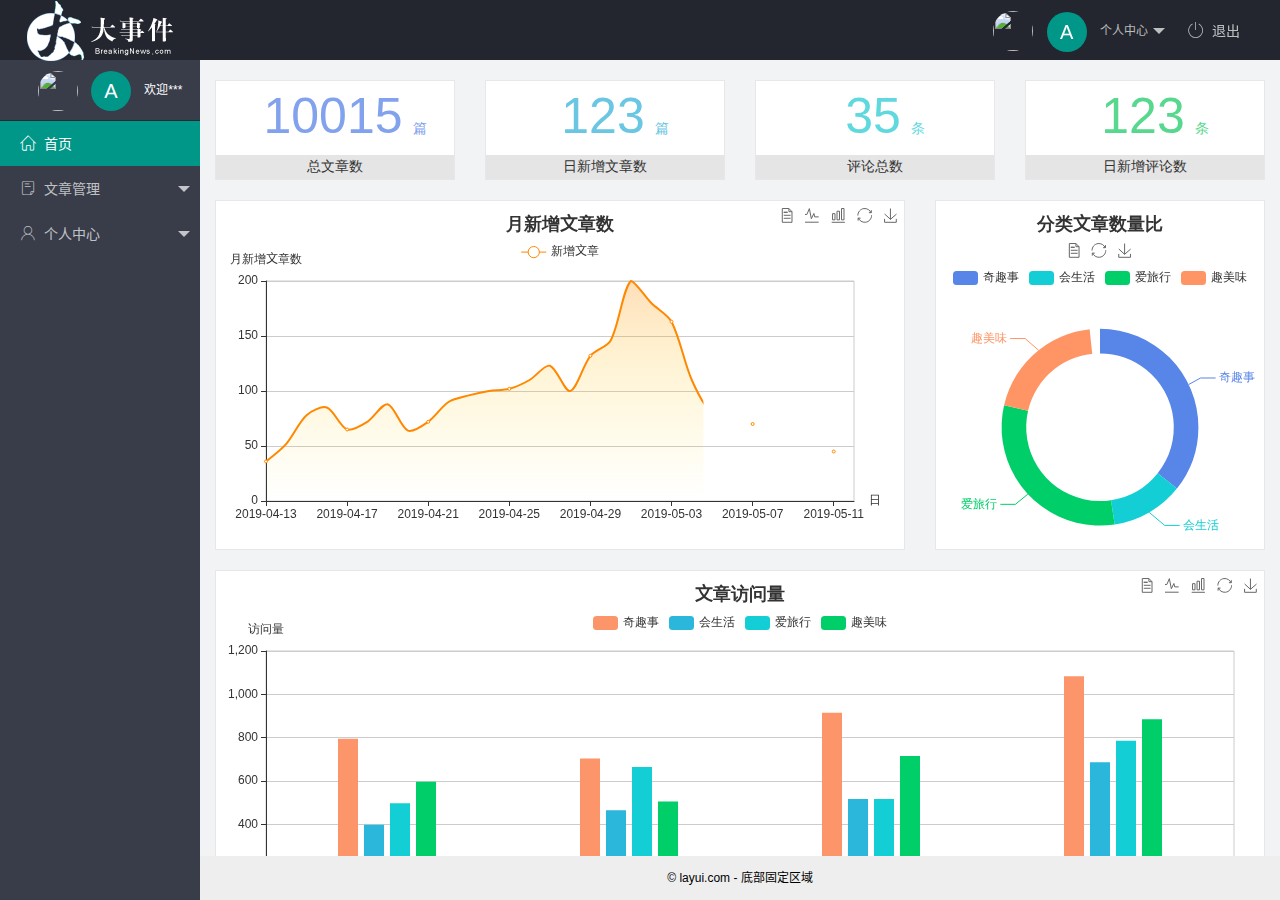
==== commit bcf158c1: "个人中心功能完成" ====
--- a/index.html
+++ b/index.html
@@ -28,9 +28,9 @@
                         个人中心
                     </a>
                     <dl class="layui-nav-child">
-                        <dd><a href="">基本资料</a></dd>
-                        <dd><a href="">更换头像</a></dd>
-                        <dd><a href="">重置密码</a></dd>
+                        <dd><a href="/user/user_info.html" target="fm">基本资料</a></dd>
+                        <dd><a href="/user/user_avatar.html" target="fm">更换头像</a></dd>
+                        <dd><a href="/user/user_pwd.html" target="fm">重置密码</a></dd>
                     </dl>
                 </li>
                 <li class="layui-nav-item">
@@ -68,9 +68,14 @@
 
                         <a href="javascript:;"> <span class="iconfont icon-user"></span>个人中心</a>
                         <dl class="layui-nav-child">
-                            <dd><a href="javascript:;"><i class="layui-icon layui-icon-app"></i>基本资料</a></dd>
-                            <dd><a href="javascript:;"><i class="layui-icon layui-icon-app"></i>更换头像</a></dd>
-                            <dd><a href="javascript:;"><i class="layui-icon layui-icon-app"></i>重置密码</a></dd>
+                            <dd><a href="./user/user_info.html" target="fm">
+                                    <i class="layui-icon layui-icon-app"></i>基本资料
+                                </a>
+                            </dd>
+                            <dd><a href="/user/user_avatar.html" target="fm"><i
+                                        class="layui-icon layui-icon-app"></i>更换头像</a></dd>
+                            <dd><a href="/user/user_pwd.html" target="fm"><i
+                                        class="layui-icon layui-icon-app"></i>重置密码</a></dd>
                         </dl>
                     </li>
 
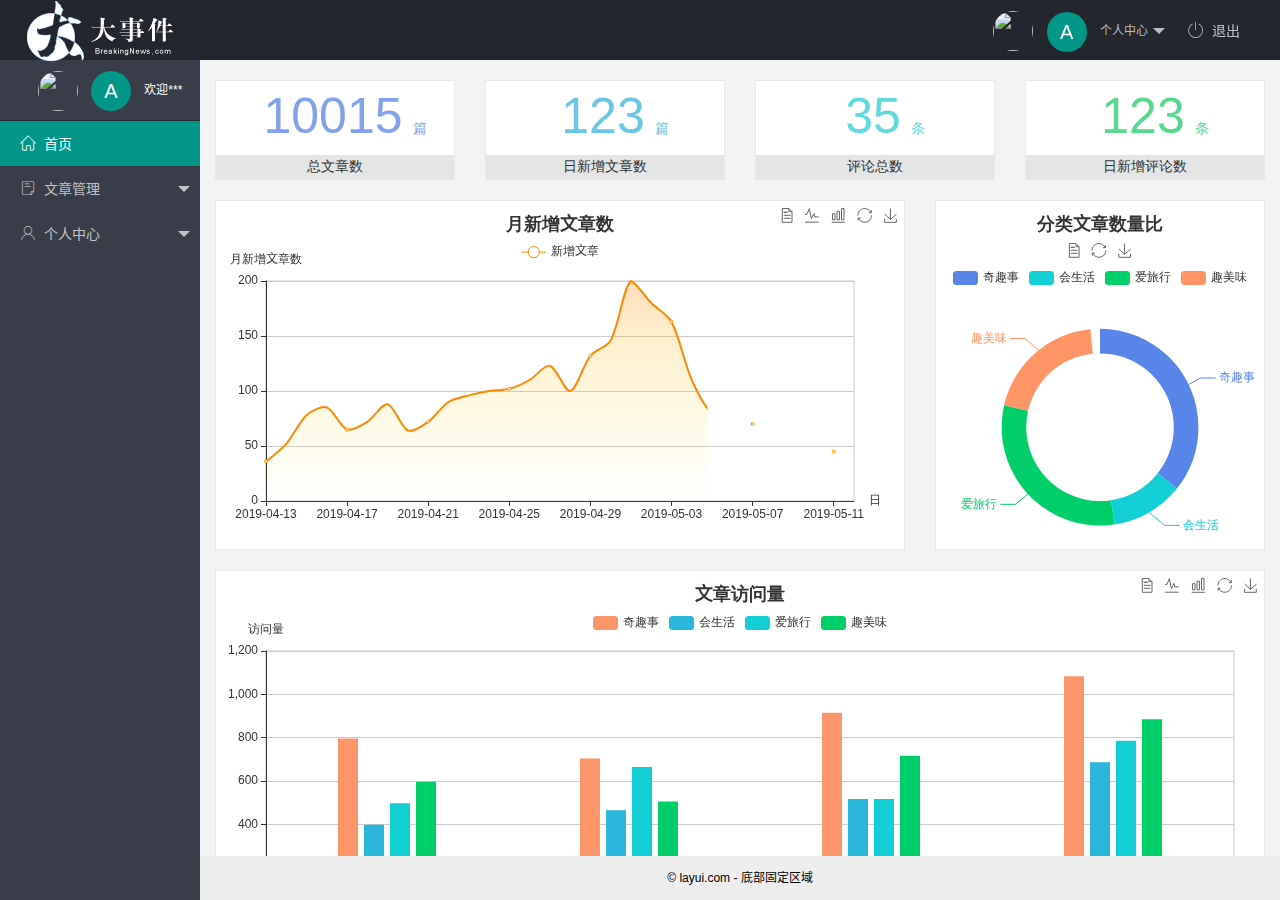
==== commit 2a7bc20f: "文章功能开发已完成" ====
--- a/index.html
+++ b/index.html
@@ -57,10 +57,10 @@
                         <a class="" href="javascript:;"><span class="iconfont icon-16"></span>文章管理</a>
                         <dl class="layui-nav-child">
                             <dd>
-                                <a href="javascript:;"><i class="layui-icon layui-icon-app"></i>文章类别</a>
+                                <a href="/article/art_cate.html" target="fm"><i class="layui-icon layui-icon-app"></i>文章类别</a>
                             </dd>
-                            <dd><a href="javascript:;"><i class="layui-icon layui-icon-app"></i>文章列表</a></dd>
-                            <dd><a href="javascript:;"><i class="layui-icon layui-icon-app"></i>发布文章</a></dd>
+                            <dd><a href="/article/art_list.html" target="fm"><i class="layui-icon layui-icon-app"></i>文章列表</a></dd>
+                            <dd><a href="/article/art_pub.html" target="fm"><i class="layui-icon layui-icon-app"></i>发布文章</a></dd>
 
                         </dl>
                     </li>
